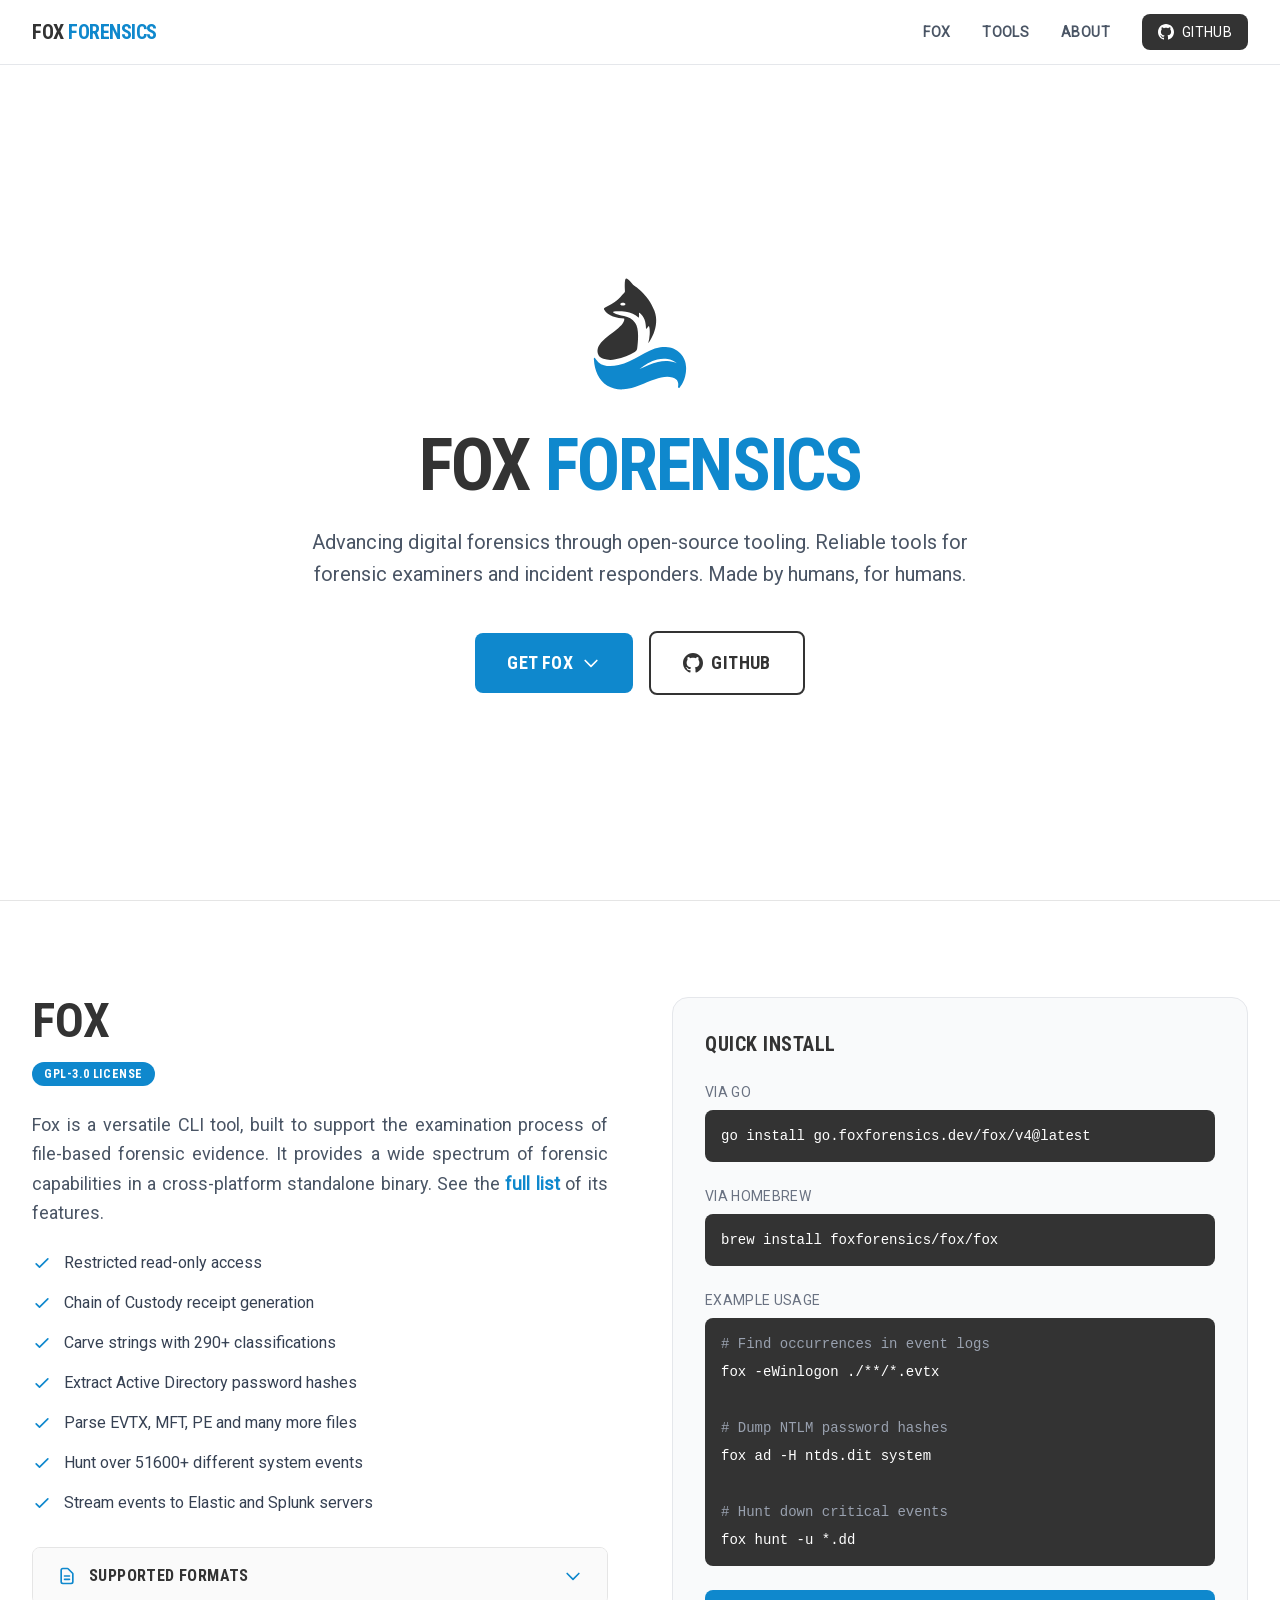
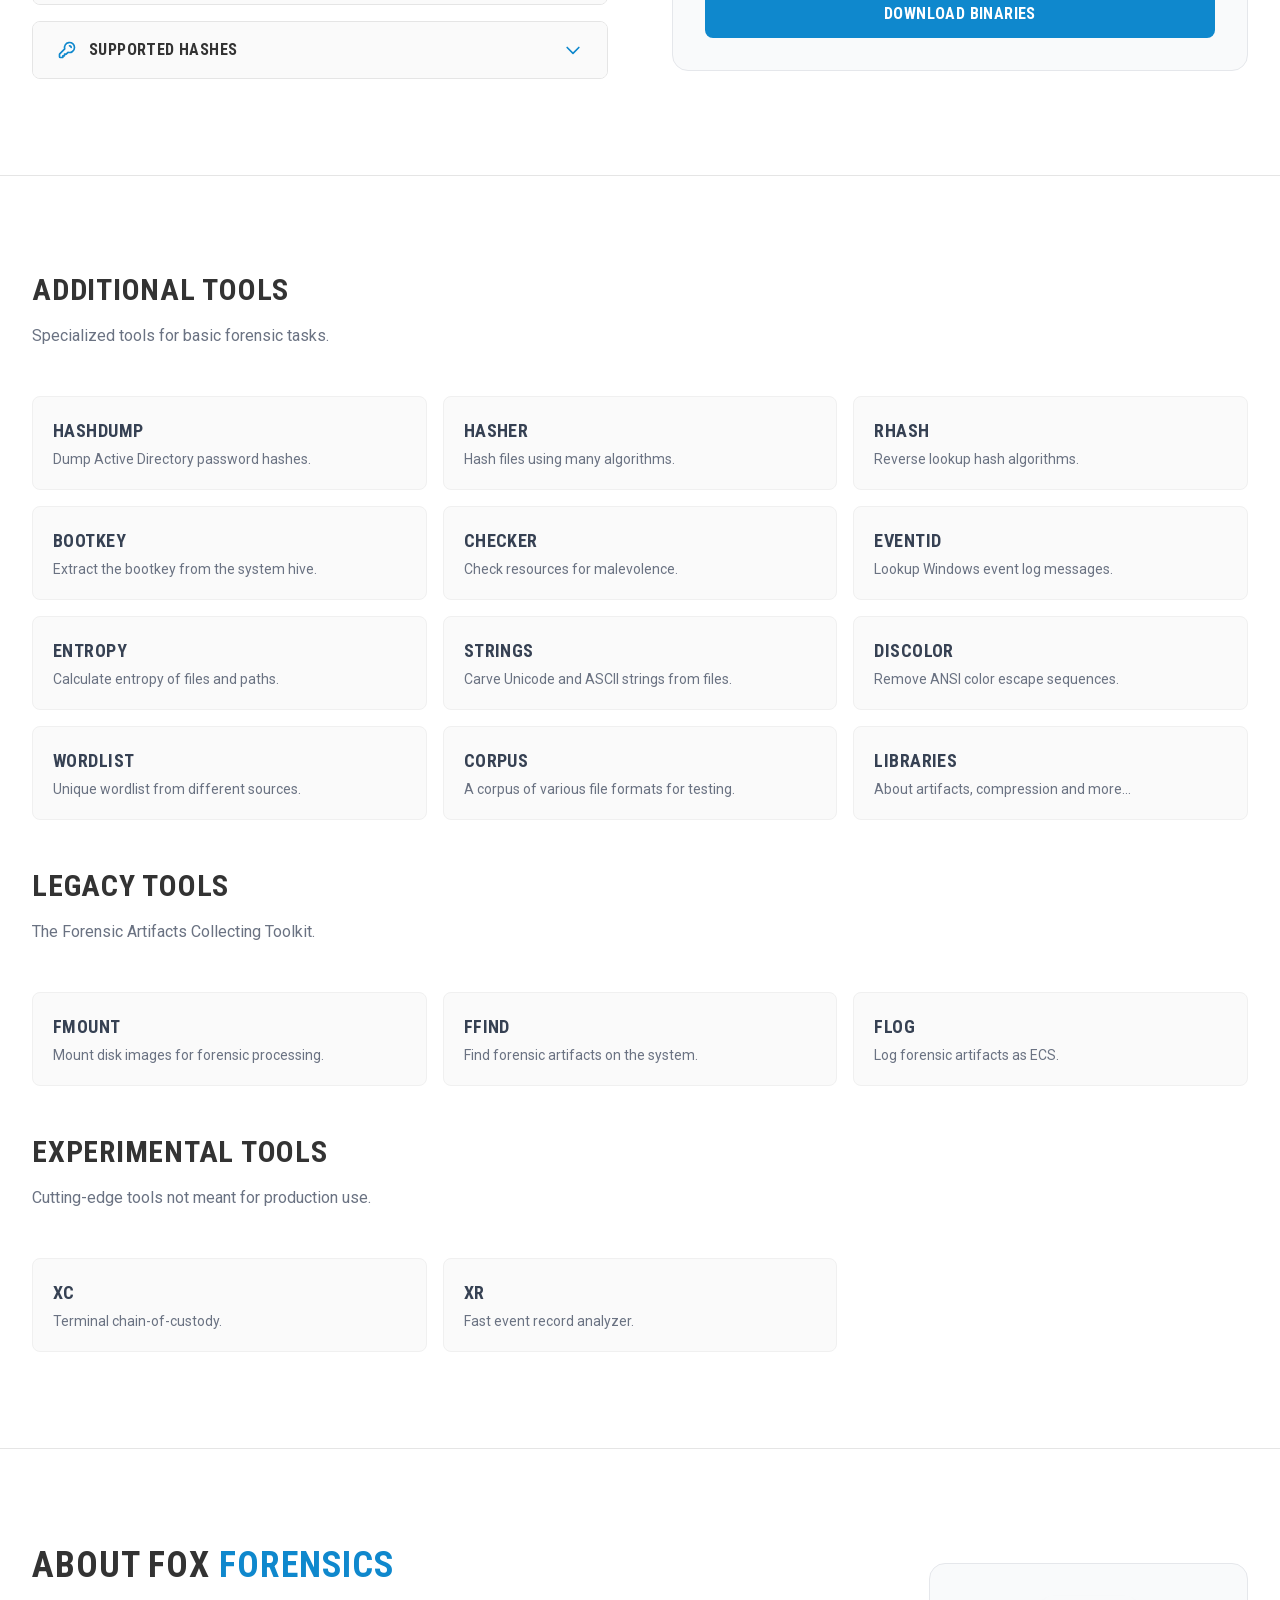
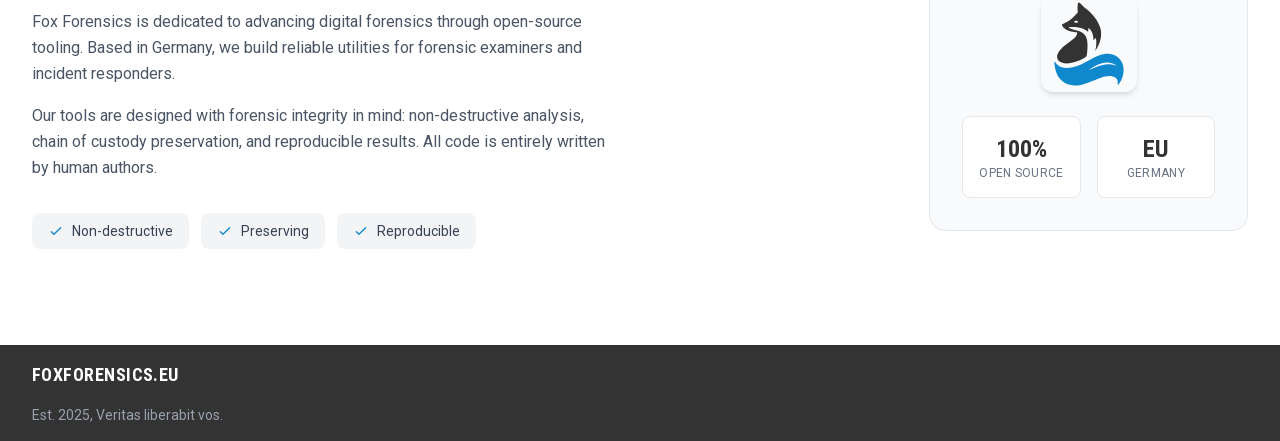
==== index.html @ 9f73b038 "updated index" ====
<!DOCTYPE html>
<html lang="en" class="scroll-smooth">
<head>
  <meta charset="UTF-8">
  <meta name="viewport" content="width=device-width, initial-scale=1.0">
  <title>Fox Forensics</title>
  <meta name="description" content="Fox Forensics - Advancing digital forensics through open-source tooling.">
  <link rel="shortcut icon" href="img/fox.ico" type="image/x-icon">
  <link rel="preload" href="fonts/font1.woff2" as="font" type="font/woff2" crossorigin>
  <link rel="preload" href="fonts/font2.woff2" as="font" type="font/woff2" crossorigin>
  <link rel="stylesheet" href="css/main.css">
  <link rel="stylesheet" href="css/fox.css">
</head>
<body class="antialiased bg-white">

<!-- Navigation -->
<nav class="fixed top-0 w-full z-40 bg-white border-b border-gray-200">
  <div class="max-w-7xl mx-auto px-4 sm:px-6 lg:px-8">
    <div class="flex items-center justify-between h-16">
      <div class="flex items-center space-x-3 cursor-pointer" onclick="window.scrollTo(0,0)">
        <span class="font-display text-xl tracking-tight text-fox-black uppercase">
          Fox <span class="text-fox-blue">Forensics</span>
        </span>
      </div>

      <div class="hidden md:flex items-center space-x-8">
        <a href="#fox" class="nav-link text-gray-600 hover:text-fox-black transition-colors text-sm font-bold uppercase tracking-wide">Fox</a>
        <a href="#tools" class="nav-link text-gray-600 hover:text-fox-black transition-colors text-sm font-bold uppercase tracking-wide">Tools</a>
        <a href="#about" class="nav-link text-gray-600 hover:text-fox-black transition-colors text-sm font-bold uppercase tracking-wide">About</a>
        <a href="https://github.com/foxforensics" target="_blank" class="px-4 py-2 bg-fox-black text-white hover:bg-fox-blue transition-colors text-sm font-medium rounded-lg flex items-center gap-2 uppercase tracking-wide">
          <svg class="w-4 h-4" fill="currentColor" viewBox="0 0 24 24">
            <path d="M12 0c-6.626 0-12 5.373-12 12 0 5.302 3.438 9.8 8.207 11.387.599.111.793-.261.793-.577v-2.234c-3.338.726-4.033-1.416-4.033-1.416-.546-1.387-1.333-1.756-1.333-1.756-1.089-.745.083-.729.083-.729 1.205.084 1.839 1.237 1.839 1.237 1.07 1.834 2.807 1.304 3.492.997.107-.775.418-1.305.762-1.604-2.665-.305-5.467-1.334-5.467-5.931 0-1.311.469-2.381 1.236-3.221-.124-.303-.535-1.524.117-3.176 0 0 1.008-.322 3.301 1.23.957-.266 1.983-.399 3.003-.404 1.02.005 2.047.138 3.006.404 2.291-1.552 3.297-1.23 3.297-1.23.653 1.653.242 2.874.118 3.176.77.84 1.235 1.911 1.235 3.221 0 4.609-2.807 5.624-5.479 5.921.43.372.823 1.102.823 2.222v3.293c0 .319.192.694.801.576 4.765-1.589 8.199-6.086 8.199-11.386 0-6.627-5.373-12-12-12z"/>
          </svg>
          GitHub
        </a>
      </div>

      <button id="mobile-menu-btn" class="md:hidden text-gray-600 hover:text-fox-black">
        <svg class="w-6 h-6" fill="none" stroke="currentColor" viewBox="0 0 24 24">
          <path stroke-linecap="round" stroke-linejoin="round" stroke-width="2" d="M4 6h16M4 12h16M4 18h16"/>
        </svg>
      </button>
    </div>
  </div>

  <!-- Mobile Menu -->
  <div id="mobile-menu" class="hidden md:hidden bg-white border-b border-gray-200">
    <div class="px-4 pt-2 pb-3 space-y-1">
      <a href="#fox" class="block px-3 py-2 text-gray-600 hover:text-fox-blue hover:bg-gray-50 rounded-md uppercase tracking-wide">Fox</a>
      <a href="#tools" class="block px-3 py-2 text-gray-600 hover:text-fox-blue hover:bg-gray-50 rounded-md uppercase tracking-wide">Tools</a>
      <a href="#about" class="block px-3 py-2 text-gray-600 hover:text-fox-blue hover:bg-gray-50 rounded-md uppercase tracking-wide">About</a>
    </div>
  </div>
</nav>

<!-- Main Section -->
<section class="relative min-h-screen flex items-center justify-center pt-16 bg-white">
  <div class="max-w-5xl mx-auto px-4 sm:px-6 lg:px-8 text-center">
    <div class="mb-8 flex justify-center">
      <img src="img/fox.svg" alt="Fox Forensics" width="300" height="300" class="w-24 h-24 md:w-32 md:h-32 rounded-2xl object-cover">
    </div>

    <h1 class="text-5xl md:text-6xl lg:text-7xl font-display mb-6 tracking-tight text-fox-black uppercase">
      Fox <span class="text-fox-blue">Forensics</span>
    </h1>

    <p class="max-w-2xl mx-auto text-xl text-gray-600 mb-10 leading-relaxed">
      Advancing digital forensics through open-source tooling. Reliable tools for forensic examiners and incident responders. Made by humans, for humans.
    </p>

    <div class="flex flex-col sm:flex-row gap-4 justify-center items-center">
      <a href="#fox" class="btn-primary px-8 py-4 font-display text-lg rounded-lg flex items-center gap-2 uppercase tracking-wide">
        Get Fox
        <svg class="w-5 h-5" fill="none" stroke="currentColor" viewBox="0 0 24 24">
          <path stroke-linecap="round" stroke-linejoin="round" stroke-width="2" d="M19 9l-7 7-7-7"/>
        </svg>
      </a>
      <a href="https://github.com/foxforensics/" target="_blank" class="btn-outline px-8 py-4 font-display text-lg rounded-lg flex items-center gap-2 uppercase tracking-wide bg-white">
        <svg class="w-5 h-5" fill="currentColor" viewBox="0 0 24 24">
          <path d="M12 0c-6.626 0-12 5.373-12 12 0 5.302 3.438 9.8 8.207 11.387.599.111.793-.261.793-.577v-2.234c-3.338.726-4.033-1.416-4.033-1.416-.546-1.387-1.333-1.756-1.333-1.756-1.089-.745.083-.729.083-.729 1.205.084 1.839 1.237 1.839 1.237 1.07 1.834 2.807 1.304 3.492.997.107-.775.418-1.305.762-1.604-2.665-.305-5.467-1.334-5.467-5.931 0-1.311.469-2.381 1.236-3.221-.124-.303-.535-1.524.117-3.176 0 0 1.008-.322 3.301 1.23.957-.266 1.983-.399 3.003-.404 1.02.005 2.047.138 3.006.404 2.291-1.552 3.297-1.23 3.297-1.23.653 1.653.242 2.874.118 3.176.77.84 1.235 1.911 1.235 3.221 0 4.609-2.807 5.624-5.479 5.921.43.372.823 1.102.823 2.222v3.293c0 .319.192.694.801.576 4.765-1.589 8.199-6.086 8.199-11.386 0-6.627-5.373-12-12-12z"/>
        </svg>
        GitHub
      </a>
    </div>
  </div>
</section>

<div class="section-divider"></div>

<!-- Fox Section -->
<section id="fox" class="py-24 bg-white">
  <div class="max-w-7xl mx-auto px-4 sm:px-6 lg:px-8">
    <div class="grid grid-cols-1 lg:grid-cols-2 gap-16 items-start">
      <div>
        <h2 class="text-4xl md:text-5xl font-display mb-4 text-fox-black uppercase">
          <a class="nav-link" href="https://foxforensics.dev/fox" target="_blank">Fox</a>
        </h2>

        <div class="inline-flex items-center gap-2 px-3 py-1 rounded-full bg-fox-blue text-white text-xs font-display uppercase tracking-wider mb-6">
          <a href="https://foxforensics.dev/fox" target="_blank">GPL-3.0 License</a>
        </div>

        <p class="text-lg text-justify text-gray-600 mb-6 leading-relaxed">
          Fox is a versatile CLI tool, built to support the examination process of file-based forensic evidence. It provides a wide spectrum of forensic capabilities in a cross-platform standalone binary. See the <a class="font-bold text-fox-blue" href="https://foxforensics.dev/fox" target="_blank">full list</a> of its features.
        </p>
        <div class="space-y-4 mb-8">
          <div class="flex items-start gap-3">
            <svg class="w-5 h-5 text-fox-blue mt-0.5 flex-shrink-0" fill="none" stroke="currentColor" viewBox="0 0 24 24">
              <path stroke-linecap="round" stroke-linejoin="round" stroke-width="2" d="M5 13l4 4L19 7"/>
            </svg>
            <span class="text-gray-700">Restricted read-only access</span>
          </div>
          <div class="flex items-start gap-3">
            <svg class="w-5 h-5 text-fox-blue mt-0.5 flex-shrink-0" fill="none" stroke="currentColor" viewBox="0 0 24 24">
              <path stroke-linecap="round" stroke-linejoin="round" stroke-width="2" d="M5 13l4 4L19 7"/>
            </svg>
            <span class="text-gray-700">Chain of Custody receipt generation</span>
          </div>
          <div class="flex items-start gap-3">
            <svg class="w-5 h-5 text-fox-blue mt-0.5 flex-shrink-0" fill="none" stroke="currentColor" viewBox="0 0 24 24">
              <path stroke-linecap="round" stroke-linejoin="round" stroke-width="2" d="M5 13l4 4L19 7"/>
            </svg>
            <span class="text-gray-700">Carve strings with 290+ classifications</span>
          </div>
          <div class="flex items-start gap-3">
            <svg class="w-5 h-5 text-fox-blue mt-0.5 flex-shrink-0" fill="none" stroke="currentColor" viewBox="0 0 24 24">
              <path stroke-linecap="round" stroke-linejoin="round" stroke-width="2" d="M5 13l4 4L19 7"/>
            </svg>
            <span class="text-gray-700">Extract Active Directory password hashes</span>
          </div>
          <div class="flex items-start gap-3">
            <svg class="w-5 h-5 text-fox-blue mt-0.5 flex-shrink-0" fill="none" stroke="currentColor" viewBox="0 0 24 24">
              <path stroke-linecap="round" stroke-linejoin="round" stroke-width="2" d="M5 13l4 4L19 7"/>
            </svg>
            <span class="text-gray-700">Parse EVTX, MFT, PE and many more files</span>
          </div>
          <div class="flex items-start gap-3">
            <svg class="w-5 h-5 text-fox-blue mt-0.5 flex-shrink-0" fill="none" stroke="currentColor" viewBox="0 0 24 24">
              <path stroke-linecap="round" stroke-linejoin="round" stroke-width="2" d="M5 13l4 4L19 7"/>
            </svg>
            <span class="text-gray-700">Hunt over 51600+ different system events</span>
          </div>
          <div class="flex items-start gap-3">
            <svg class="w-5 h-5 text-fox-blue mt-0.5 flex-shrink-0" fill="none" stroke="currentColor" viewBox="0 0 24 24">
              <path stroke-linecap="round" stroke-linejoin="round" stroke-width="2" d="M5 13l4 4L19 7"/>
            </svg>
            <span class="text-gray-700">Stream events to Elastic and Splunk servers</span>
          </div>
        </div>

        <!-- Toggle Section: Supported File Types -->
        <div class="toggle-section mb-4">
          <div class="toggle-header" onclick="toggleSection(this)">
            <div class="flex items-center gap-3">
              <svg class="w-5 h-5 text-fox-blue toggle-icon" fill="none" stroke="currentColor" viewBox="0 0 24 24">
                <path stroke-linecap="round" stroke-linejoin="round" stroke-width="2" d="M9 12h6m-6 4h6m2 5H7a2 2 0 01-2-2V5a2 2 0 012-2h5.586a1 1 0 01.707.293l5.414 5.414a1 1 0 01.293.707V19a2 2 0 01-2 2z"/>
              </svg>
              <span class="font-display uppercase tracking-wide">Supported Formats</span>
            </div>
            <svg class="w-5 h-5 toggle-icon" fill="none" stroke="currentColor" viewBox="0 0 24 24">
              <path stroke-linecap="round" stroke-linejoin="round" stroke-width="2" d="M19 9l-7 7-7-7"/>
            </svg>
          </div>
          <div class="toggle-content">
            <div class="p-4 bg-white border-t border-gray-200">
              <div class="mb-4">
                <div class="support-category-title">AD Records</div>
                <div class="flex flex-wrap">
                  <span class="support-type-tag">NTLM</span>
                  <span class="support-type-tag">Users</span>
                  <span class="support-type-tag">Groups</span>
                  <span class="support-type-tag">Computers</span>
                </div>
              </div>
              <div class="mb-4">
                <div class="support-category-title">Log Formats</div>
                <div class="flex flex-wrap">
                  <span class="support-type-tag">EVTX</span>
                  <span class="support-type-tag">Journal</span>
                  <span class="support-type-tag">Fortigate</span>
                </div>
              </div>
              <div class="mb-4">
                <div class="support-category-title">Binary Formats</div>
                <div class="flex flex-wrap">
                  <span class="support-type-tag">PE / COFF</span>
                  <span class="support-type-tag">ELF</span>
                  <span class="support-type-tag">ESE / EDB</span>
                  <span class="support-type-tag">MFT</span>
                  <span class="support-type-tag">LNK</span>
                  <span class="support-type-tag">PF</span>
                </div>
              </div>
              <div class="mb-4">
                <div class="support-category-title">Archive Formats</div>
                <div class="flex flex-wrap">
                  <span class="support-type-tag">7-Zip</span>
                  <span class="support-type-tag">AR</span>
                  <span class="support-type-tag">CAB</span>
                  <span class="support-type-tag">CFB</span>
                  <span class="support-type-tag">CPIO</span>
                  <span class="support-type-tag">ISO</span>
                  <span class="support-type-tag">MSI</span>
                  <span class="support-type-tag">RAR</span>
                  <span class="support-type-tag">RPM</span>
                  <span class="support-type-tag">TAR</span>
                  <span class="support-type-tag">XAR</span>
                  <span class="support-type-tag">ZIP</span>
                </div>
              </div>
              <div>
                <div class="support-category-title">Compression Formats</div>
                <div class="flex flex-wrap">
                  <span class="support-type-tag">BGZF</span>
                  <span class="support-type-tag">Brotli</span>
                  <span class="support-type-tag">Bzip2</span>
                  <span class="support-type-tag">Gzip</span>
                  <span class="support-type-tag">Kanzi</span>
                  <span class="support-type-tag">LZ4</span>
                  <span class="support-type-tag">Lzip</span>
                  <span class="support-type-tag">LZMA</span>
                  <span class="support-type-tag">LZFSE</span>
                  <span class="support-type-tag">LZNT1</span>
                  <span class="support-type-tag">LZO</span>
                  <span class="support-type-tag">LZVN</span>
                  <span class="support-type-tag">LZW</span>
                  <span class="support-type-tag">LZX</span>
                  <span class="support-type-tag">MinLZ</span>
                  <span class="support-type-tag">S2</span>
                  <span class="support-type-tag">Snappy</span>
                  <span class="support-type-tag">XZ</span>
                  <span class="support-type-tag">zlib</span>
                  <span class="support-type-tag">zstd</span>
                </div>
              </div>
            </div>
          </div>
        </div>

        <!-- Toggle Section: Supported Hash Types -->
        <div class="toggle-section">
          <div class="toggle-header" onclick="toggleSection(this)">
            <div class="flex items-center gap-3">
              <svg class="w-5 h-5 text-fox-blue toggle-icon" fill="none" stroke="currentColor" viewBox="0 0 24 24">
                <path stroke-linecap="round" stroke-linejoin="round" stroke-width="2" d="M15 7a2 2 0 012 2m4 0a6 6 0 01-7.743 5.743L11 17H9v2H7v2H4a1 1 0 01-1-1v-2.586a1 1 0 01.293-.707l5.964-5.964A6 6 0 1121 9z"/>
              </svg>
              <span class="font-display uppercase tracking-wide">Supported Hashes</span>
            </div>
            <svg class="w-5 h-5 toggle-icon" fill="none" stroke="currentColor" viewBox="0 0 24 24">
              <path stroke-linecap="round" stroke-linejoin="round" stroke-width="2" d="M19 9l-7 7-7-7"/>
            </svg>
          </div>
          <div class="toggle-content">
            <div class="p-4 bg-white border-t border-gray-200">
              <div class="support-category">
                <div class="support-category-title">Cryptographic Hashes</div>
                <div class="flex flex-wrap">
                  <span class="support-type-tag">BLAKE2S-256</span>
                  <span class="support-type-tag">BLAKE2B-256</span>
                  <span class="support-type-tag">BLAKE2B-384</span>
                  <span class="support-type-tag">BLAKE2B-512</span>
                  <span class="support-type-tag">BLAKE3-256</span>
                  <span class="support-type-tag">BLAKE3-512</span>
                  <span class="support-type-tag">GOST2012-256</span>
                  <span class="support-type-tag">GOST2012-512</span>
                  <span class="support-type-tag">HAS-160</span>
                  <span class="support-type-tag">LSH-256</span>
                  <span class="support-type-tag">LSH-512</span>
                  <span class="support-type-tag">MD2</span>
                  <span class="support-type-tag">MD4</span>
                  <span class="support-type-tag">MD5</span>
                  <span class="support-type-tag">MD6</span>
                  <span class="support-type-tag">RIPEMD-160</span>
                  <span class="support-type-tag">SHAKE128</span>
                  <span class="support-type-tag">SHAKE256</span>
                  <span class="support-type-tag">SHA1</span>
                  <span class="support-type-tag">SHA224</span>
                  <span class="support-type-tag">SHA256</span>
                  <span class="support-type-tag">SHA512</span>
                  <span class="support-type-tag">SHA3</span>
                  <span class="support-type-tag">SHA3-224</span>
                  <span class="support-type-tag">SHA3-256</span>
                  <span class="support-type-tag">SHA3-384</span>
                  <span class="support-type-tag">SHA3-512</span>
                  <span class="support-type-tag">Skein-224</span>
                  <span class="support-type-tag">Skein-256</span>
                  <span class="support-type-tag">Skein-384</span>
                  <span class="support-type-tag">Skein-512</span>
                  <span class="support-type-tag">SM3</span>
                  <span class="support-type-tag">Whirlpool</span>
                </div>
              </div>
              <div class="support-category">
                <div class="support-category-title">Performance Hashes</div>
                <div class="flex flex-wrap">
                  <span class="support-type-tag">DJB2</span>
                  <span class="support-type-tag">FNV-1</span>
                  <span class="support-type-tag">FNV-1a</span>
                  <span class="support-type-tag">Murmur3</span>
                  <span class="support-type-tag">RapidHash</span>
                  <span class="support-type-tag">SipHash</span>
                  <span class="support-type-tag">XXH32</span>
                  <span class="support-type-tag">XXH64</span>
                  <span class="support-type-tag">XXH3</span>
                </div>
              </div>
              <div class="support-category">
                <div class="support-category-title">Perceptual Hashes</div>
                <div class="flex flex-wrap">
                  <span class="support-type-tag">Average</span>
                  <span class="support-type-tag">Difference</span>
                  <span class="support-type-tag">Median</span>
                  <span class="support-type-tag">PHash</span>
                  <span class="support-type-tag">WHash</span>
                  <span class="support-type-tag">MarrHildreth</span>
                  <span class="support-type-tag">BlockMean</span>
                  <span class="support-type-tag">PDQ</span>
                  <span class="support-type-tag">RASH</span>
                </div>
              </div>
              <div class="support-category">
                <div class="support-category-title">Similarity Hashes</div>
                <div class="flex flex-wrap">
                  <span class="support-type-tag">ImpFuzzy</span>
                  <span class="support-type-tag">ImpHashO</span>
                  <span class="support-type-tag">ImpHashS</span>
                  <span class="support-type-tag">SSDeep</span>
                  <span class="support-type-tag">TLSH</span>
                </div>
              </div>
              <div class="support-category">
                <div class="support-category-title">Windows Hashes</div>
                <div class="flex flex-wrap">
                  <span class="support-type-tag">PE</span>
                  <span class="support-type-tag">LM</span>
                  <span class="support-type-tag">NT</span>
                </div>
              </div>
              <div class="support-category">
                <div class="support-category-title">Checksums</div>
                <div class="flex flex-wrap">
                  <span class="support-type-tag">Adler32</span>
                  <span class="support-type-tag">Fletcher4</span>
                  <span class="support-type-tag">CRC16-CCITT</span>
                  <span class="support-type-tag">CRC32-C</span>
                  <span class="support-type-tag">CRC32-IEEE</span>
                  <span class="support-type-tag">CRC64-ECMA</span>
                  <span class="support-type-tag">CRC64-ISO</span>
                </div>
              </div>
            </div>
          </div>
        </div>
      </div>

      <div class="bg-gray-50 rounded-2xl p-8 border border-gray-200">
        <h3 class="font-display text-xl mb-6 uppercase text-fox-black tracking-wide">Quick Install</h3>

        <div class="space-y-6">
          <div>
            <p class="text-sm text-gray-500 mb-2 uppercase tracking-wide font-medium">Via Go</p>
            <div class="bg-fox-black rounded-lg p-4 font-mono text-sm text-white overflow-x-auto">
              go install go.foxforensics.dev/fox/v4@latest
            </div>
          </div>

          <div>
            <p class="text-sm text-gray-500 mb-2 uppercase tracking-wide font-medium">Via Homebrew</p>
            <div class="bg-fox-black rounded-lg p-4 font-mono text-sm text-white overflow-x-auto">
              brew install foxforensics/fox/fox
            </div>
          </div>

          <div>
            <p class="text-sm text-gray-500 mb-2 uppercase tracking-wide font-medium">Example Usage</p>
            <div class="bg-fox-black rounded-lg p-4 font-mono text-sm text-white overflow-x-auto space-y-2">
              <div class="text-gray-400"># Find occurrences in event logs</div>
              <div>fox -eWinlogon ./**/*.evtx</div>
              <br/>
              <div class="text-gray-400 mt-2"># Dump NTLM password hashes</div>
              <div>fox ad -H ntds.dit system</div>
              <br/>
              <div class="text-gray-400 mt-2"># Hunt down critical events</div>
              <div>fox hunt -u *.dd</div>
            </div>
          </div>
        </div>

        <a href="https://foxforensics.dev/fox/releases" target="_blank" class="mt-6 w-full btn-primary px-6 py-3 rounded-lg font-display uppercase tracking-wide text-center block">
          Download Binaries
        </a>
      </div>
    </div>
  </div>
</section>

<div class="section-divider"></div>

<!-- Tools Section -->
<section id="tools" class="py-24 bg-white">
  <div class="max-w-7xl mx-auto px-4 sm:px-6 lg:px-8">
    <div class="mb-12">
      <h2 class="text-3xl font-display mb-4 text-fox-black uppercase tracking-wide">
        <a class="nav-link" href="https://foxforensics.dev" target="_blank">Additional Tools</a>
      </h2>
      <p class="text-gray-500">Specialized tools for basic forensic tasks.</p>
    </div>

    <div class="grid grid-cols-1 mb-12 md:grid-cols-2 lg:grid-cols-3 gap-4">
      <div class="tool-card-muted rounded-lg p-5 cursor-pointer" onclick="window.open('https://foxforensics.dev/hashdump', '_blank')">
        <h3 class="font-display text-lg text-gray-700 mb-1 uppercase tracking-wide">hashdump</h3>
        <p class="text-gray-500 text-sm">Dump Active Directory password hashes.</p>
      </div>

      <div class="tool-card-muted rounded-lg p-5 cursor-pointer" onclick="window.open('https://foxforensics.dev/hasher', '_blank')">
        <h3 class="font-display text-lg text-gray-700 mb-1 uppercase tracking-wide">hasher</h3>
        <p class="text-gray-500 text-sm">Hash files using many algorithms.</p>
      </div>

      <div class="tool-card-muted rounded-lg p-5 cursor-pointer" onclick="window.open('https://foxforensics.dev/rhash', '_blank')">
        <h3 class="font-display text-lg text-gray-700 mb-1 uppercase tracking-wide">rhash</h3>
        <p class="text-gray-500 text-sm">Reverse lookup hash algorithms.</p>
      </div>

      <div class="tool-card-muted rounded-lg p-5 cursor-pointer" onclick="window.open('https://foxforensics.dev/bootkey', '_blank')">
        <h3 class="font-display text-lg text-gray-700 mb-1 uppercase tracking-wide">bootkey</h3>
        <p class="text-gray-500 text-sm">Extract the bootkey from the system hive.</p>
      </div>

      <div class="tool-card-muted rounded-lg p-5 cursor-pointer" onclick="window.open('https://foxforensics.dev/checker', '_blank')">
        <h3 class="font-display text-lg text-gray-700 mb-1 uppercase tracking-wide">checker</h3>
        <p class="text-gray-500 text-sm">Check resources for malevolence.</p>
      </div>

      <div class="tool-card-muted rounded-lg p-5 cursor-pointer" onclick="window.open('https://foxforensics.dev/eventid', '_blank')">
        <h3 class="font-display text-lg text-gray-700 mb-1 uppercase tracking-wide">eventid</h3>
        <p class="text-gray-500 text-sm">Lookup Windows event log messages.</p>
      </div>

      <div class="tool-card-muted rounded-lg p-5 cursor-pointer" onclick="window.open('https://foxforensics.dev/entropy', '_blank')">
        <h3 class="font-display text-lg text-gray-700 mb-1 uppercase tracking-wide">entropy</h3>
        <p class="text-gray-500 text-sm">Calculate entropy of files and paths.</p>
      </div>

      <div class="tool-card-muted rounded-lg p-5 cursor-pointer" onclick="window.open('https://foxforensics.dev/strings', '_blank')">
        <h3 class="font-display text-lg text-gray-700 mb-1 uppercase tracking-wide">strings</h3>
        <p class="text-gray-500 text-sm">Carve Unicode and ASCII strings from files.</p>
      </div>

      <div class="tool-card-muted rounded-lg p-5 cursor-pointer" onclick="window.open('https://foxforensics.dev/discolor', '_blank')">
        <h3 class="font-display text-lg text-gray-700 mb-1 uppercase tracking-wide">discolor</h3>
        <p class="text-gray-500 text-sm">Remove ANSI color escape sequences.</p>
      </div>

      <div class="tool-card-muted rounded-lg p-5 cursor-pointer" onclick="window.open('https://foxforensics.dev/wordlist', '_blank')">
        <h3 class="font-display text-lg text-gray-700 mb-1 uppercase tracking-wide">wordlist</h3>
        <p class="text-gray-500 text-sm">Unique wordlist from different sources.</p>
      </div>

      <div class="tool-card-muted rounded-lg p-5 cursor-pointer" onclick="window.open('https://foxforensics.dev/corpus', '_blank')">
        <h3 class="font-display text-lg text-gray-700 mb-1 uppercase tracking-wide">corpus</h3>
        <p class="text-gray-500 text-sm">A corpus of various file formats for testing.</p>
      </div>

      <div class="tool-card-muted rounded-lg p-5 cursor-pointer" onclick="window.open('https://foxforensics.dev?q=go-', '_blank')">
        <h3 class="font-display text-lg text-gray-700 mb-1 uppercase tracking-wide">Libraries</h3>
        <p class="text-gray-500 text-sm">About artifacts, compression and more...</p>
      </div>
    </div>

    <div class="mb-12">
      <h2 class="text-3xl font-display mb-4 text-fox-black uppercase tracking-wide">
        <a class="nav-link" href="https://foxforensics.dev" target="_blank">Legacy Tools</a>
      </h2>
      <p class="text-gray-500">The Forensic Artifacts Collecting Toolkit.</p>
    </div>

    <div class="grid grid-cols-1 mb-12 md:grid-cols-2 lg:grid-cols-3 gap-4">
      <div class="tool-card-muted rounded-lg p-5 cursor-pointer" onclick="window.open('https://foxforensics.dev/fmount', '_blank')">
        <h3 class="font-display text-lg text-gray-700 mb-1 uppercase tracking-wide">fmount</h3>
        <p class="text-gray-500 text-sm">Mount disk images for forensic processing.</p>
      </div>

      <div class="tool-card-muted rounded-lg p-5 cursor-pointer" onclick="window.open('https://foxforensics.dev/ffind', '_blank')">
        <h3 class="font-display text-lg text-gray-700 mb-1 uppercase tracking-wide">ffind</h3>
        <p class="text-gray-500 text-sm">Find forensic artifacts on the system.</p>
      </div>

      <div class="tool-card-muted rounded-lg p-5 cursor-pointer" onclick="window.open('https://foxforensics.dev/flog', '_blank')">
        <h3 class="font-display text-lg text-gray-700 mb-1 uppercase tracking-wide">flog</h3>
        <p class="text-gray-500 text-sm">Log forensic artifacts as ECS.</p>
      </div>
    </div>

    <div class="mb-12">
      <h2 class="text-3xl font-display mb-4 text-fox-black uppercase tracking-wide">
        <a class="nav-link" href="https://foxforensics.dev" target="_blank">Experimental Tools</a>
      </h2>
      <p class="text-gray-500">Cutting-edge tools not meant for production use.</p>
    </div>

    <div class="grid grid-cols-1 md:grid-cols-2 lg:grid-cols-3 gap-4">
      <div class="tool-card-muted rounded-lg p-5 cursor-pointer" onclick="window.open('https://foxforensics.dev/xc', '_blank')">
        <h3 class="font-display text-lg text-gray-700 mb-1 uppercase tracking-wide">xc</h3>
        <p class="text-gray-500 text-sm">Terminal chain-of-custody.</p>
      </div>

      <div class="tool-card-muted rounded-lg p-5 cursor-pointer" onclick="window.open('https://foxforensics.dev/xr', '_blank')">
        <h3 class="font-display text-lg text-gray-700 mb-1 uppercase tracking-wide">xr</h3>
        <p class="text-gray-500 text-sm">Fast event record analyzer.</p>
      </div>
    </div>
  </div>
</section>

<div class="section-divider"></div>

<!-- About Section -->
<section id="about" class="py-24 bg-white">
  <div class="max-w-7xl mx-auto px-4 sm:px-6 lg:px-8">
    <div class="grid grid-cols-1 lg:grid-cols-2 gap-16 items-center">
      <div>
        <h2 class="text-3xl md:text-4xl font-display mb-6 text-fox-black uppercase tracking-wide">
          About Fox <span class="text-fox-blue">Forensics</span>
        </h2>
        <div class="space-y-4 text-gray-600 leading-relaxed">
          <p>
            Fox Forensics is dedicated to advancing digital forensics through open-source
            tooling. Based in Germany, we build reliable utilities for forensic examiners
            and incident responders.
          </p>
          <p>
            Our tools are designed with forensic integrity in mind: non-destructive analysis,
            chain of custody preservation, and reproducible results. All code is entirely written by human authors.
          </p>
        </div>

        <div class="mt-8 flex flex-wrap gap-3">
          <span class="px-4 py-2 bg-gray-100 text-gray-700 text-sm rounded-lg flex items-center gap-2">
            <svg class="w-4 h-4 text-fox-blue" fill="none" stroke="currentColor" viewBox="0 0 24 24">
              <path stroke-linecap="round" stroke-linejoin="round" stroke-width="2" d="M5 13l4 4L19 7"/>
            </svg>
            Non-destructive
          </span>
          <span class="px-4 py-2 bg-gray-100 text-gray-700 text-sm rounded-lg flex items-center gap-2">
            <svg class="w-4 h-4 text-fox-blue" fill="none" stroke="currentColor" viewBox="0 0 24 24">
              <path stroke-linecap="round" stroke-linejoin="round" stroke-width="2" d="M5 13l4 4L19 7"/>
            </svg>
            Preserving
          </span>
          <span class="px-4 py-2 bg-gray-100 text-gray-700 text-sm rounded-lg flex items-center gap-2">
            <svg class="w-4 h-4 text-fox-blue" fill="none" stroke="currentColor" viewBox="0 0 24 24">
              <path stroke-linecap="round" stroke-linejoin="round" stroke-width="2" d="M5 13l4 4L19 7"/>
            </svg>
            Reproducible
          </span>
        </div>
      </div>

      <div class="flex justify-end">
        <div class="bg-gray-50 rounded-2xl p-8 border border-gray-200">
          <img src="img/fox.svg" alt="Fox Forensics" class="w-24 h-24 rounded-xl object-cover mx-auto mb-6 shadow-md">
          <div class="grid grid-cols-2 gap-4 text-center">
            <div class="bg-white rounded-lg p-4 border border-gray-200">
              <div class="text-2xl font-display text-fox-black">100%</div>
              <div class="text-xs text-gray-500 uppercase tracking-wide">Open Source</div>
            </div>
            <div class="bg-white rounded-lg p-4 border border-gray-200">
              <div class="text-2xl font-display text-fox-black">EU</div>
              <div class="text-xs text-gray-500 uppercase tracking-wide">Germany</div>
            </div>
          </div>
        </div>
      </div>
    </div>
  </div>
</section>

<!-- Footer -->
<footer class="bg-fox-black text-white py-4">
  <div class="max-w-7xl mx-auto px-4 sm:px-6 lg:px-8">
    <div class="col-span-1 md:col-span-2">
      <div class="flex items-center space-x-3 mb-4">
        <span class="font-display text-lg uppercase tracking-wide">
          <a href="https://foxforensics.eu" target="_blank">foxforensics.eu</a>
        </span>
      </div>
      <p class="text-gray-400 text-sm max-w-xs">
        Est. 2025, Veritas liberabit vos.
      </p>
    </div>
  </div>
</footer>

<script src="js/fox.js"></script>
</body>
</html>
---- css/fox.css ----
/* Font Styles */
@font-face {
  font-family: 'Roboto';
  font-style: normal;
  font-weight: 400;
  font-stretch: 100%;
  font-display: size-adjust;
  src: url(../fonts/font1.woff2) format('woff2');
}

@font-face {
  font-family: 'Roboto Condensed';
  font-style: normal;
  font-weight: 700;
  font-display: size-adjust;
  src: url(../fonts/font2.woff2) format('woff2');
}

/* Base Styles */
html {
  overflow-y: scroll;
}

body {
  font-family: 'Roboto', sans-serif;
  background-color: #ffffff;
  color: #333333;
}

h1, h2, h3, h4, h5, h6, .font-display {
  font-family: 'Roboto Condensed', sans-serif;
  font-weight: 700;
}

/* Button Styles */
.btn-primary {
  background-color: #0f88cd;
  color: #ffffff;
  transition: all 0.3s ease;
}

.btn-primary:hover {
  background-color: #0a6ba8;
}

.btn-outline {
  border: 2px solid #333333;
  color: #333333;
  transition: all 0.3s ease;
}

.btn-outline:hover {
  border-color: #0f88cd;
  color: #0f88cd;
}

/* Navigation Styles */
.nav-link {
  position: relative;
}

.nav-link::after {
  content: '';
  position: absolute;
  width: 0;
  height: 2px;
  bottom: -4px;
  left: 0;
  background-color: #0f88cd;
  transition: width 0.3s ease;
}

.nav-link:hover::after {
  width: 100%;
}

/* Section Divider */
.section-divider {
  background: #e5e5e5;
  height: 1px;
}

/* Tools Styles */
.tool-card-muted {
  border: 1px solid #f0f0f0;
  background-color: #fafafa;
  transition: all 0.3s ease;
}

.tool-card-muted:hover {
  border-color: #d0d0d0;
}

/* Toggle Styles */
.toggle-section {
  border: 1px solid #e5e5e5;
  border-radius: 0.5rem;
  overflow: hidden;
}

.toggle-header {
  background-color: #fafafa;
  padding: 1rem 1.5rem;
  cursor: pointer;
  display: flex;
  justify-content: space-between;
  align-items: center;
  transition: background-color 0.2s ease;
}

.toggle-header:hover {
  background-color: #f0f0f0;
}

.toggle-header.active {
  background-color: #0f88cd;
  color: #ffffff;
}

.toggle-header.active .toggle-icon {
  color: #ffffff;
}

.toggle-content {
  max-height: 0;
  overflow: hidden;
  transition: max-height 0.3s ease-out;
}

.toggle-content.open {
  max-height: 2000px;
  transition: max-height 0.5s ease-in;
}

.toggle-icon {
  transition: transform 0.3s ease;
  color: #0f88cd;
}

.toggle-header.active .toggle-icon {
  transform: rotate(180deg);
}

/* Support Styles */
.support-type-tag {
  display: inline-block;
  padding: 0.25rem 0.75rem;
  margin: 0.25rem;
  background-color: #f0f0f0;
  border-radius: 0.25rem;
  font-size: 0.875rem;
  color: #333333;
}

.support-category {
  margin-bottom: 1rem;
}

.support-category-title {
  font-weight: 600;
  color: #0f88cd;
  margin-bottom: 0.5rem;
  font-size: 0.875rem;
  text-transform: uppercase;
  letter-spacing: 0.05em;
}

/* Fox Colors */
.text-fox-black {
  color: #333333;
}

.text-fox-blue {
  color: #0f88cd;
}

.bg-fox-black {
  background-color: #333333;
}

.bg-fox-blue {
  background-color: #0f88cd;
}
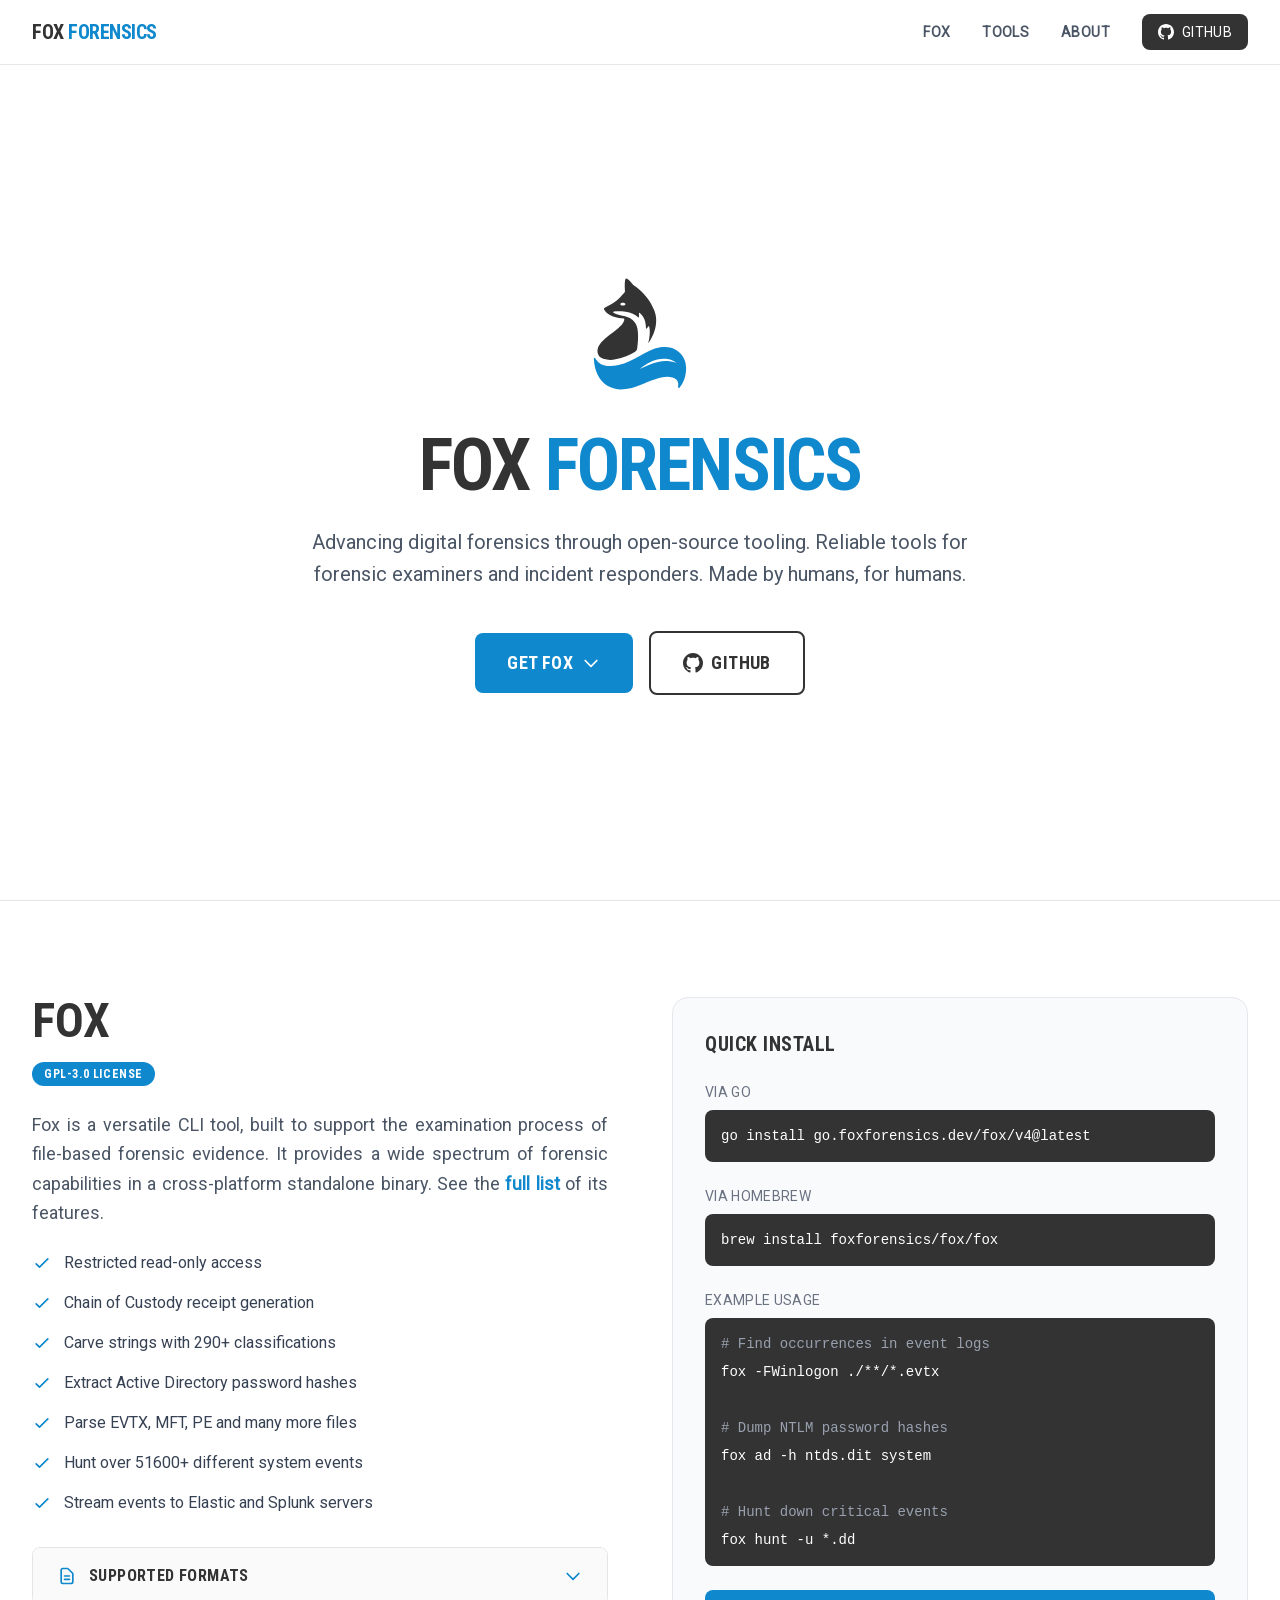
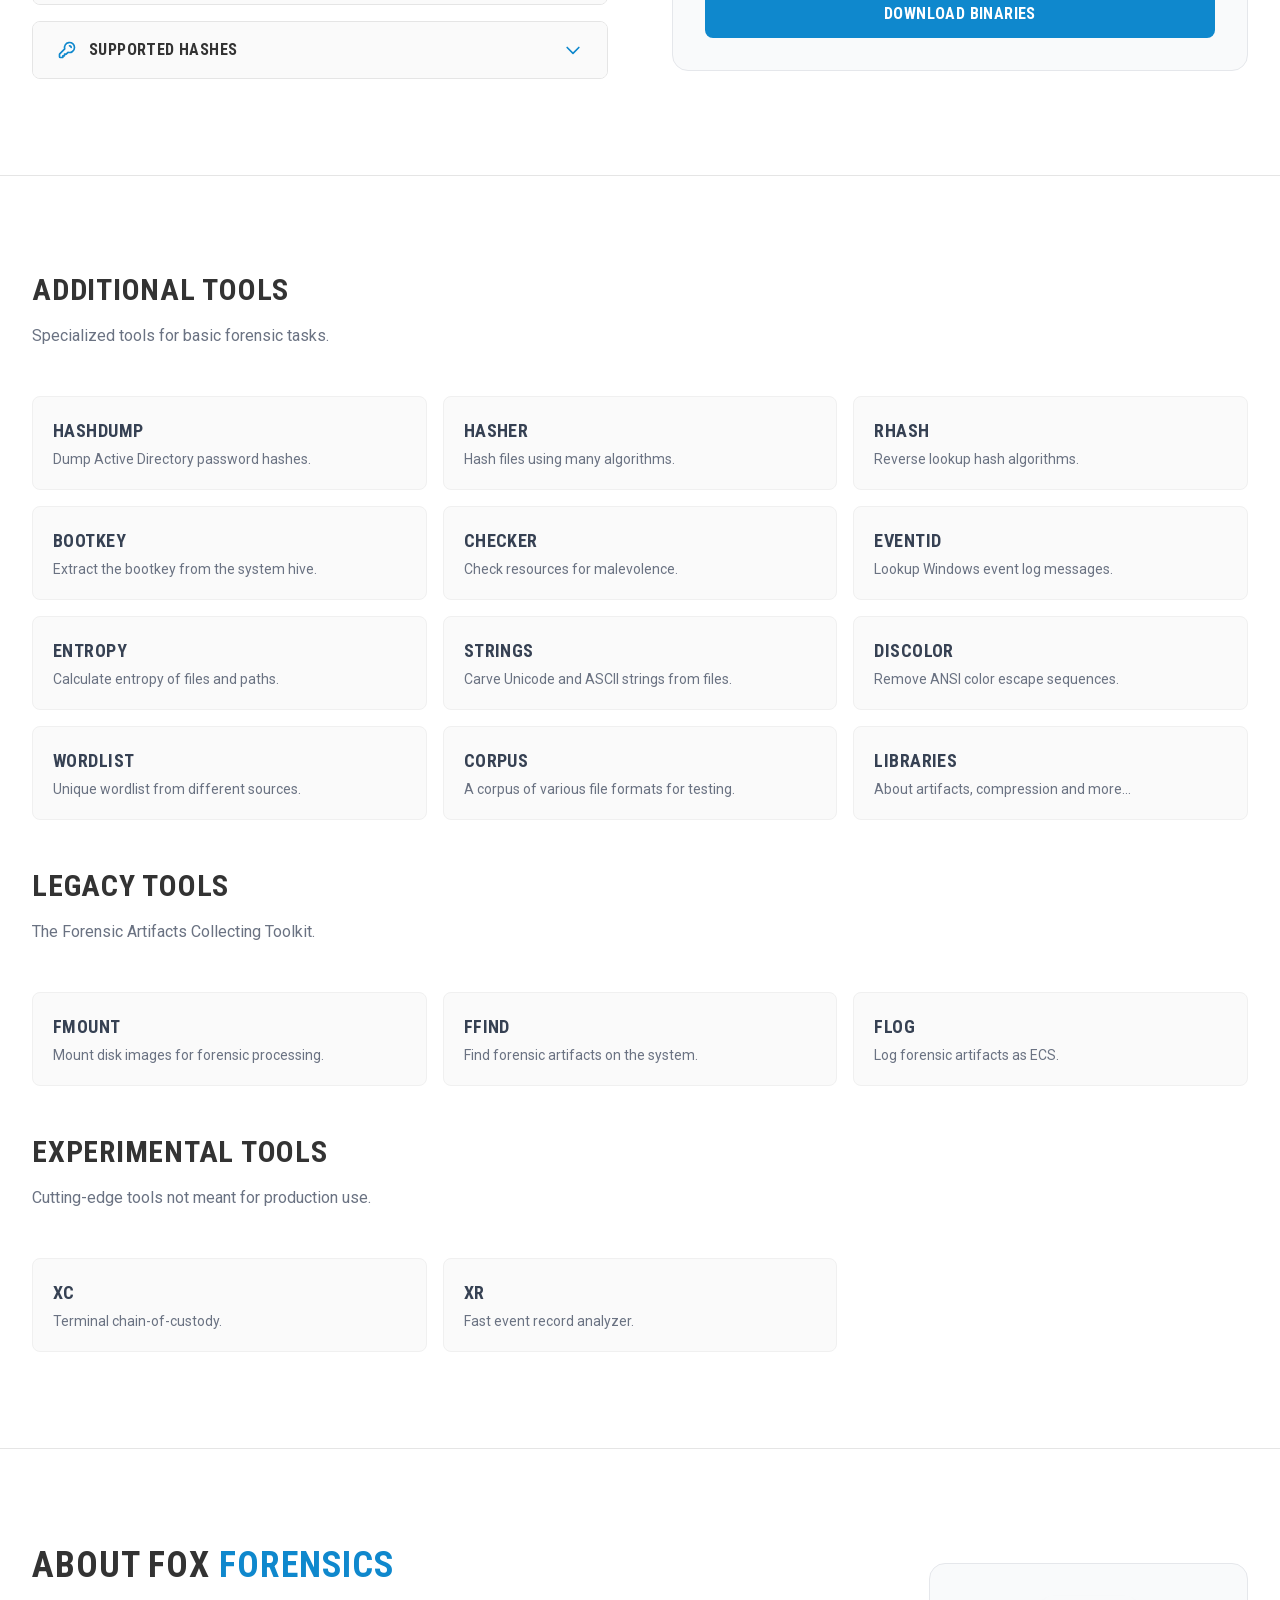
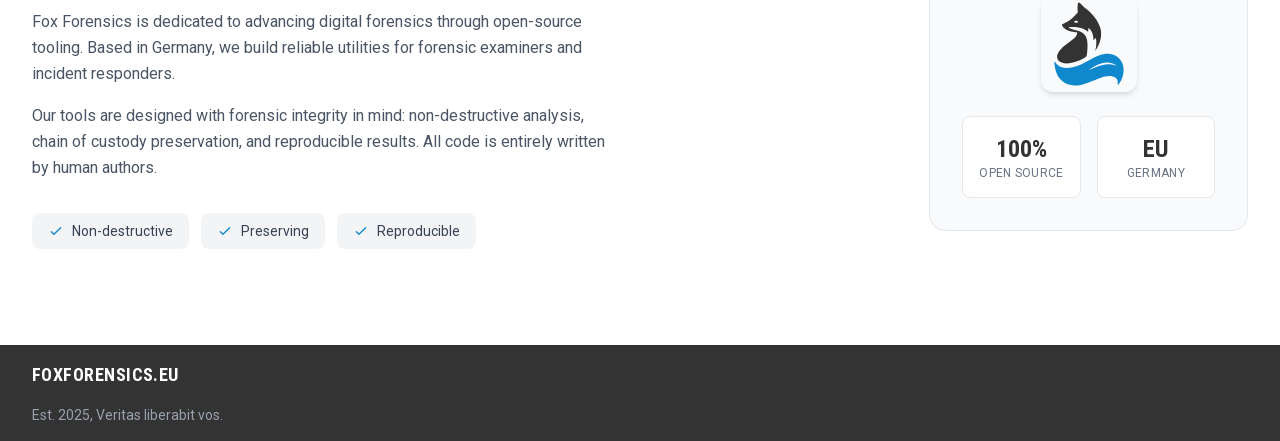
==== commit c7273cf0: "updated index" ====
--- a/index.html
+++ b/index.html
@@ -375,10 +375,10 @@
             <p class="text-sm text-gray-500 mb-2 uppercase tracking-wide font-medium">Example Usage</p>
             <div class="bg-fox-black rounded-lg p-4 font-mono text-sm text-white overflow-x-auto space-y-2">
               <div class="text-gray-400"># Find occurrences in event logs</div>
-              <div>fox -eWinlogon ./**/*.evtx</div>
+              <div>fox -FWinlogon ./**/*.evtx</div>
               <br/>
               <div class="text-gray-400 mt-2"># Dump NTLM password hashes</div>
-              <div>fox ad -H ntds.dit system</div>
+              <div>fox ad -h ntds.dit system</div>
               <br/>
               <div class="text-gray-400 mt-2"># Hunt down critical events</div>
               <div>fox hunt -u *.dd</div>
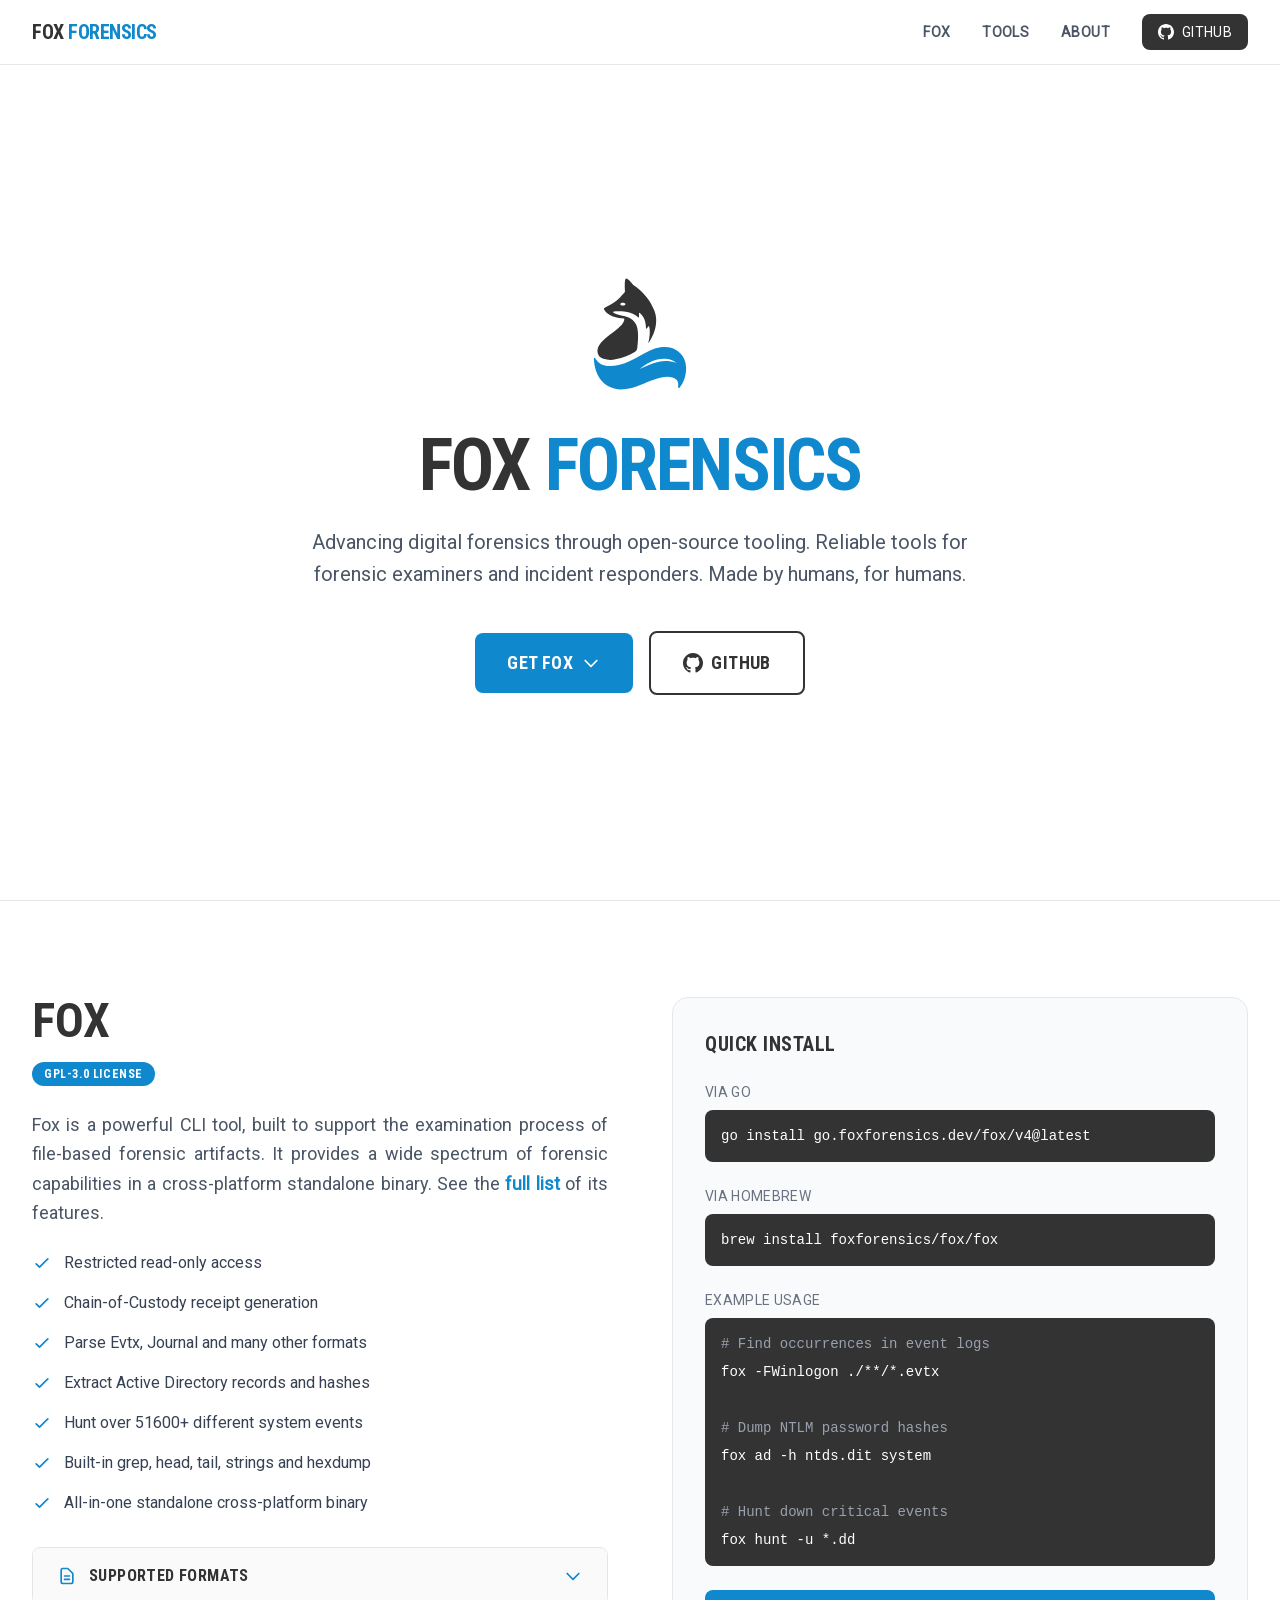
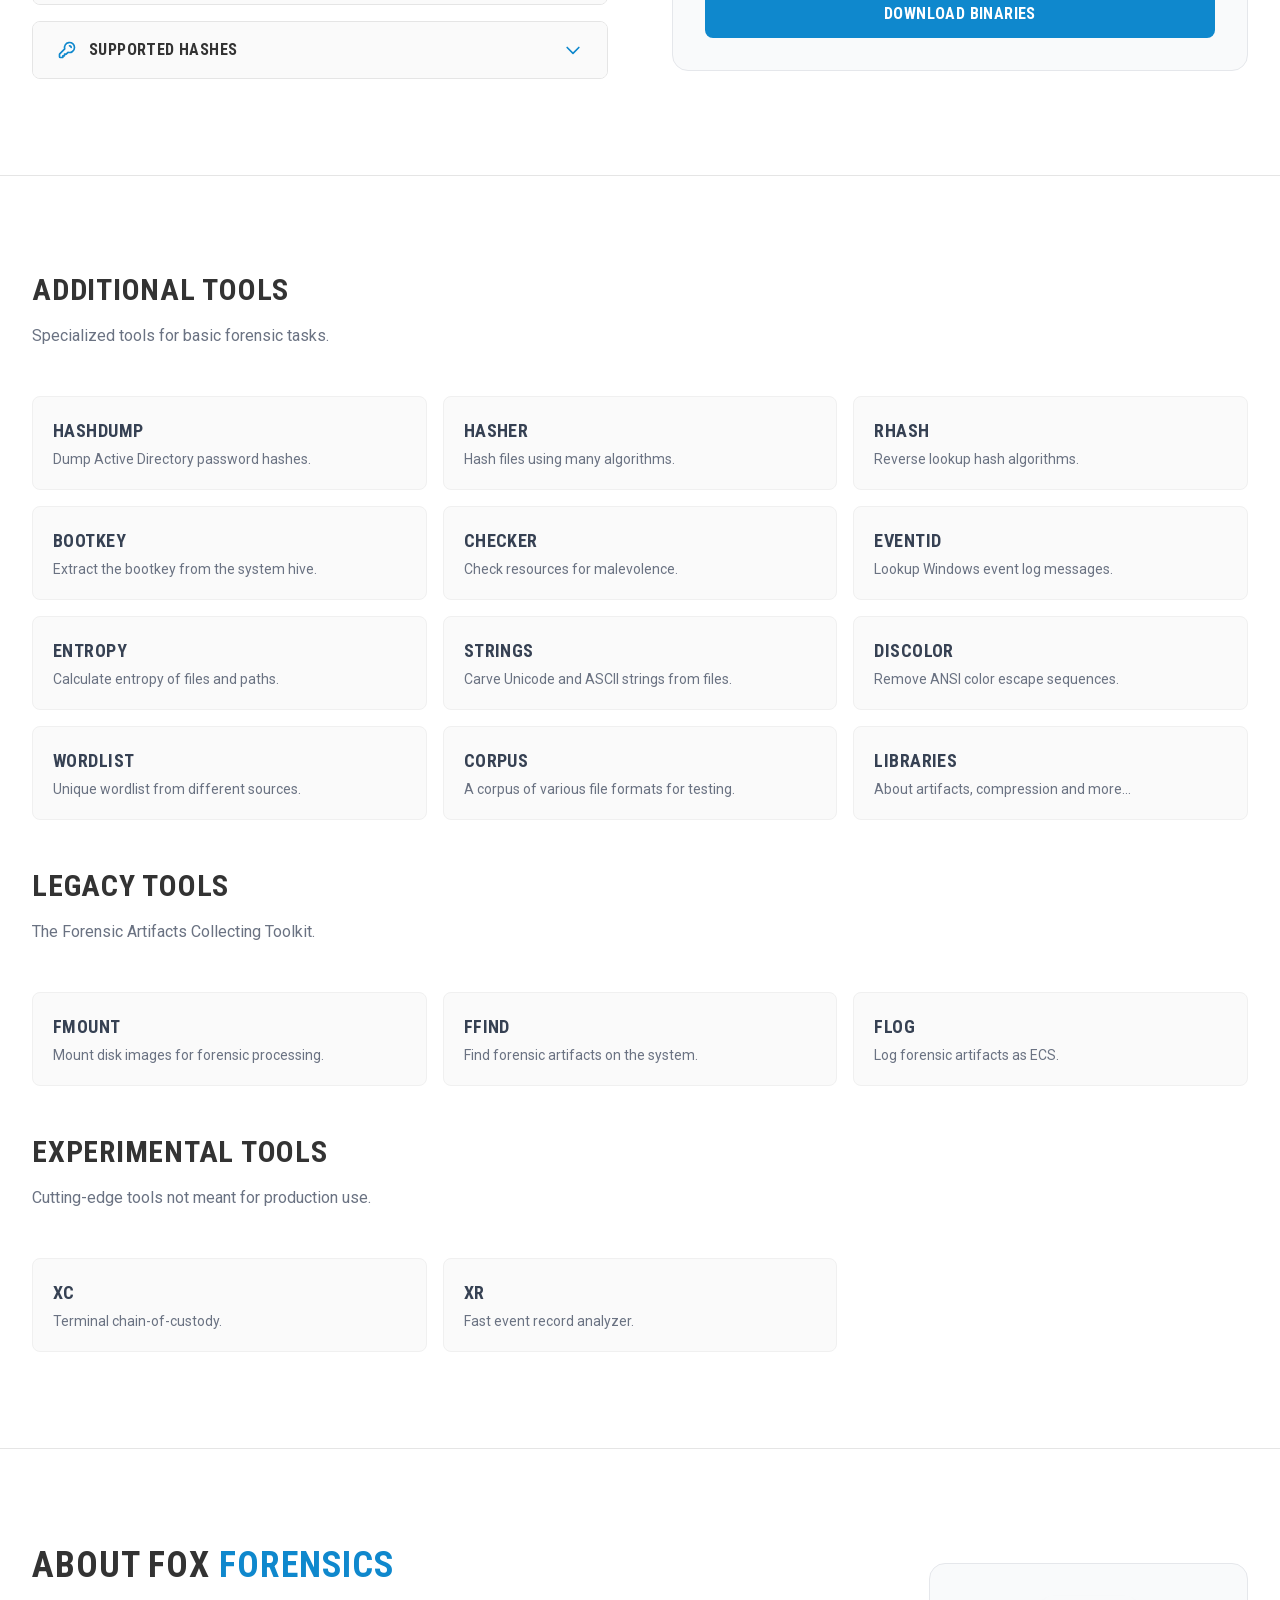
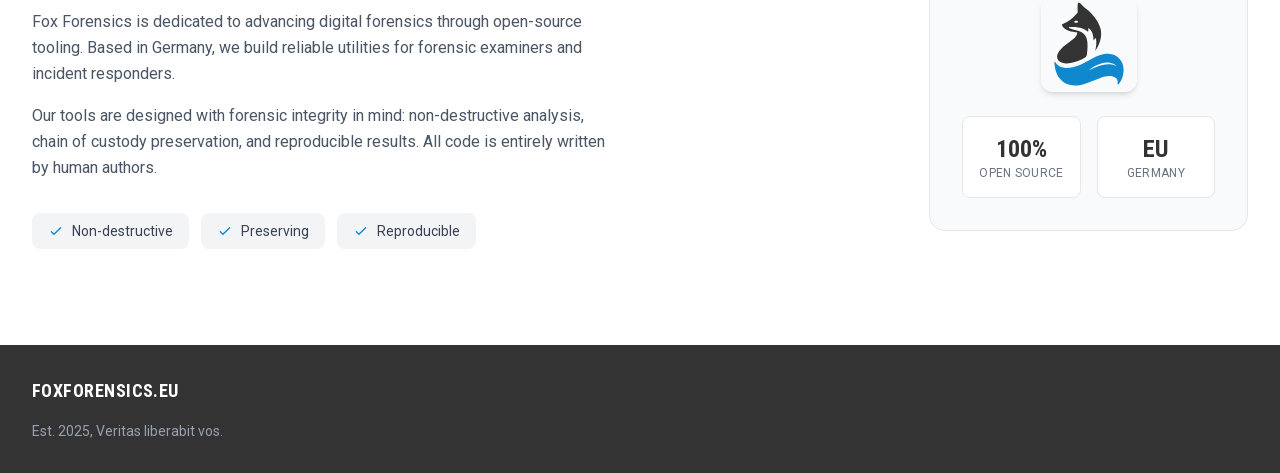
==== commit 2ef5d3db: "changed index" ====
--- a/index.html
+++ b/index.html
@@ -101,7 +101,7 @@
         </div>
 
         <p class="text-lg text-justify text-gray-600 mb-6 leading-relaxed">
-          Fox is a versatile CLI tool, built to support the examination process of file-based forensic evidence. It provides a wide spectrum of forensic capabilities in a cross-platform standalone binary. See the <a class="font-bold text-fox-blue" href="https://foxforensics.dev/fox" target="_blank">full list</a> of its features.
+          Fox is a powerful CLI tool, built to support the examination process of file-based forensic artifacts. It provides a wide spectrum of forensic capabilities in a cross-platform standalone binary. See the <a class="font-bold text-fox-blue" href="https://foxforensics.dev/fox" target="_blank">full list</a> of its features.
         </p>
         <div class="space-y-4 mb-8">
           <div class="flex items-start gap-3">
@@ -114,25 +114,19 @@
             <svg class="w-5 h-5 text-fox-blue mt-0.5 flex-shrink-0" fill="none" stroke="currentColor" viewBox="0 0 24 24">
               <path stroke-linecap="round" stroke-linejoin="round" stroke-width="2" d="M5 13l4 4L19 7"/>
             </svg>
-            <span class="text-gray-700">Chain of Custody receipt generation</span>
-          </div>
-          <div class="flex items-start gap-3">
-            <svg class="w-5 h-5 text-fox-blue mt-0.5 flex-shrink-0" fill="none" stroke="currentColor" viewBox="0 0 24 24">
-              <path stroke-linecap="round" stroke-linejoin="round" stroke-width="2" d="M5 13l4 4L19 7"/>
-            </svg>
-            <span class="text-gray-700">Carve strings with 290+ classifications</span>
-          </div>
-          <div class="flex items-start gap-3">
-            <svg class="w-5 h-5 text-fox-blue mt-0.5 flex-shrink-0" fill="none" stroke="currentColor" viewBox="0 0 24 24">
-              <path stroke-linecap="round" stroke-linejoin="round" stroke-width="2" d="M5 13l4 4L19 7"/>
-            </svg>
-            <span class="text-gray-700">Extract Active Directory password hashes</span>
-          </div>
-          <div class="flex items-start gap-3">
-            <svg class="w-5 h-5 text-fox-blue mt-0.5 flex-shrink-0" fill="none" stroke="currentColor" viewBox="0 0 24 24">
-              <path stroke-linecap="round" stroke-linejoin="round" stroke-width="2" d="M5 13l4 4L19 7"/>
-            </svg>
-            <span class="text-gray-700">Parse EVTX, MFT, PE and many more files</span>
+            <span class="text-gray-700">Chain-of-Custody receipt generation</span>
+          </div>
+          <div class="flex items-start gap-3">
+            <svg class="w-5 h-5 text-fox-blue mt-0.5 flex-shrink-0" fill="none" stroke="currentColor" viewBox="0 0 24 24">
+              <path stroke-linecap="round" stroke-linejoin="round" stroke-width="2" d="M5 13l4 4L19 7"/>
+            </svg>
+            <span class="text-gray-700">Parse Evtx, Journal and many other formats</span>
+          </div>
+          <div class="flex items-start gap-3">
+            <svg class="w-5 h-5 text-fox-blue mt-0.5 flex-shrink-0" fill="none" stroke="currentColor" viewBox="0 0 24 24">
+              <path stroke-linecap="round" stroke-linejoin="round" stroke-width="2" d="M5 13l4 4L19 7"/>
+            </svg>
+            <span class="text-gray-700">Extract Active Directory records and hashes</span>
           </div>
           <div class="flex items-start gap-3">
             <svg class="w-5 h-5 text-fox-blue mt-0.5 flex-shrink-0" fill="none" stroke="currentColor" viewBox="0 0 24 24">
@@ -144,7 +138,13 @@
             <svg class="w-5 h-5 text-fox-blue mt-0.5 flex-shrink-0" fill="none" stroke="currentColor" viewBox="0 0 24 24">
               <path stroke-linecap="round" stroke-linejoin="round" stroke-width="2" d="M5 13l4 4L19 7"/>
             </svg>
-            <span class="text-gray-700">Stream events to Elastic and Splunk servers</span>
+            <span class="text-gray-700">Built-in grep, head, tail, strings and hexdump</span>
+          </div>
+          <div class="flex items-start gap-3">
+            <svg class="w-5 h-5 text-fox-blue mt-0.5 flex-shrink-0" fill="none" stroke="currentColor" viewBox="0 0 24 24">
+              <path stroke-linecap="round" stroke-linejoin="round" stroke-width="2" d="M5 13l4 4L19 7"/>
+            </svg>
+            <span class="text-gray-700">All-in-one standalone cross-platform binary</span>
           </div>
         </div>
 
@@ -577,7 +577,7 @@
 </section>
 
 <!-- Footer -->
-<footer class="bg-fox-black text-white py-4">
+<footer class="bg-fox-black text-white py-8">
   <div class="max-w-7xl mx-auto px-4 sm:px-6 lg:px-8">
     <div class="col-span-1 md:col-span-2">
       <div class="flex items-center space-x-3 mb-4">
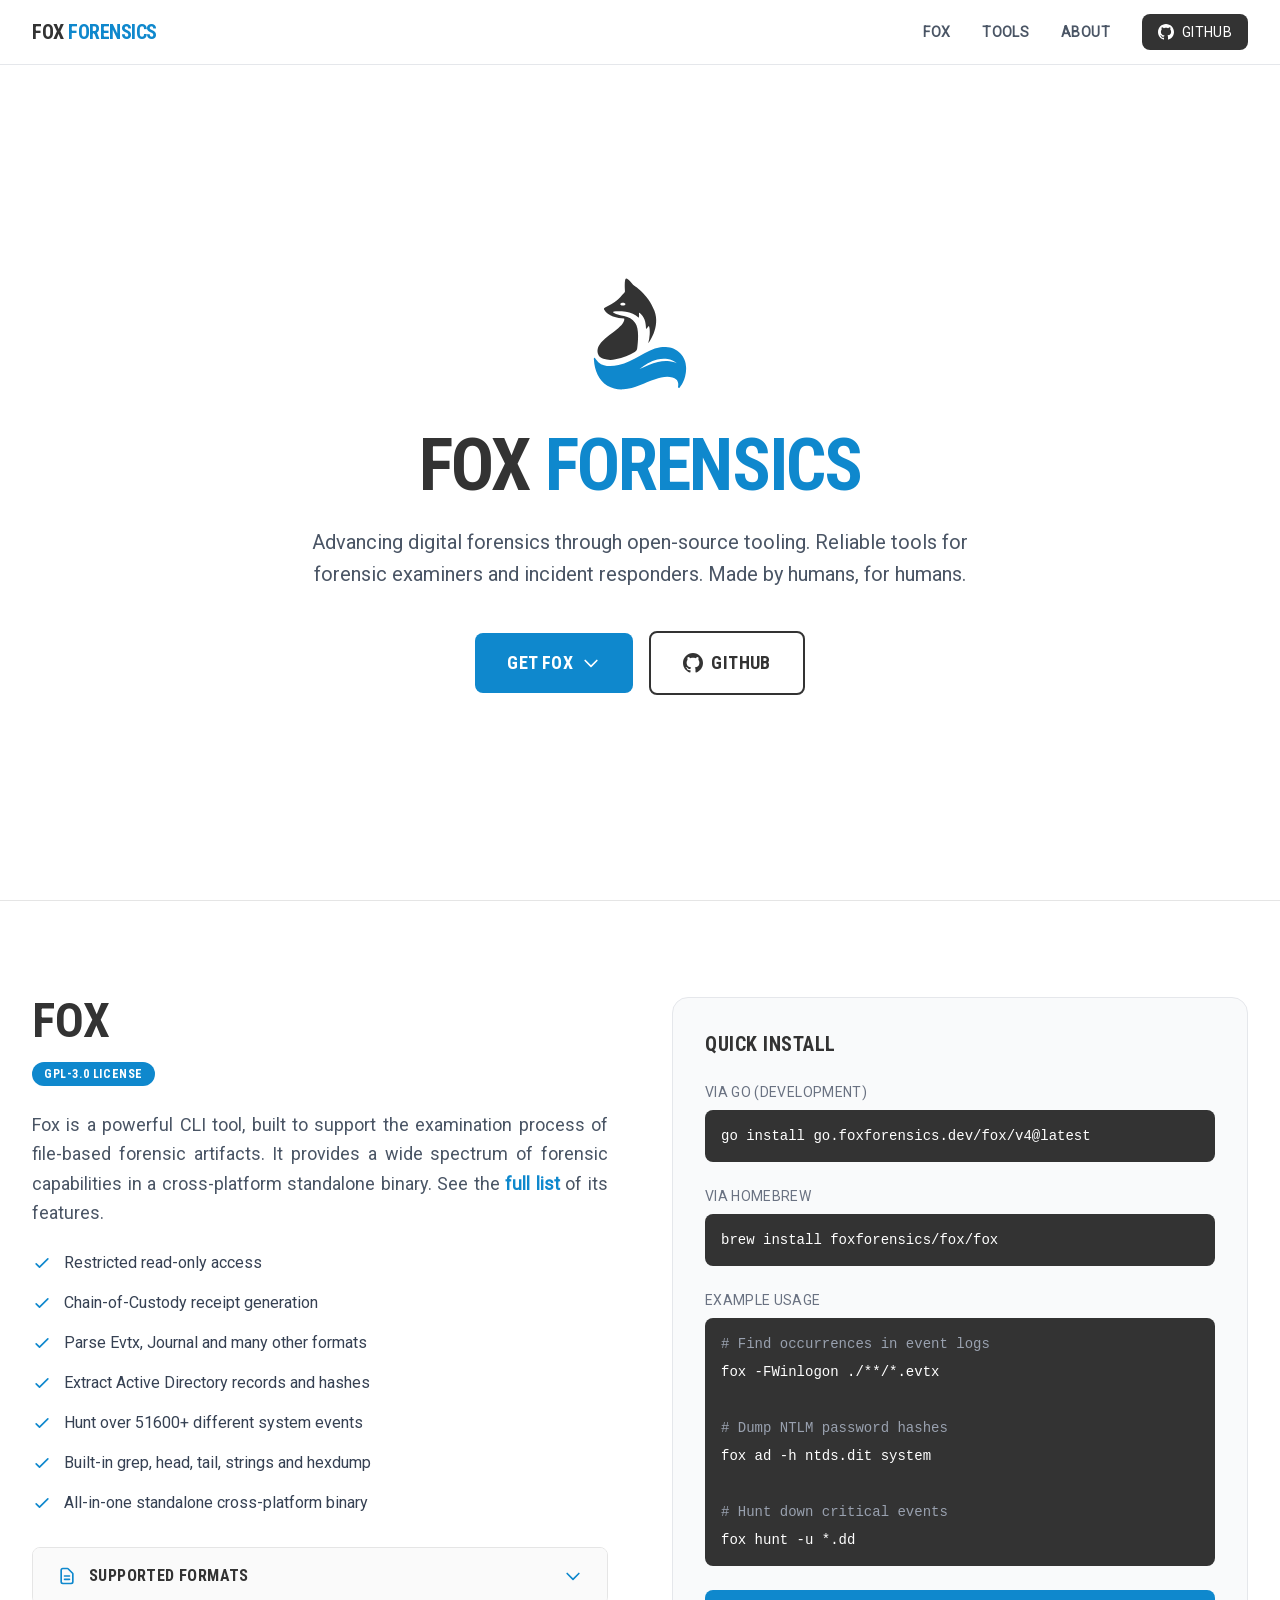
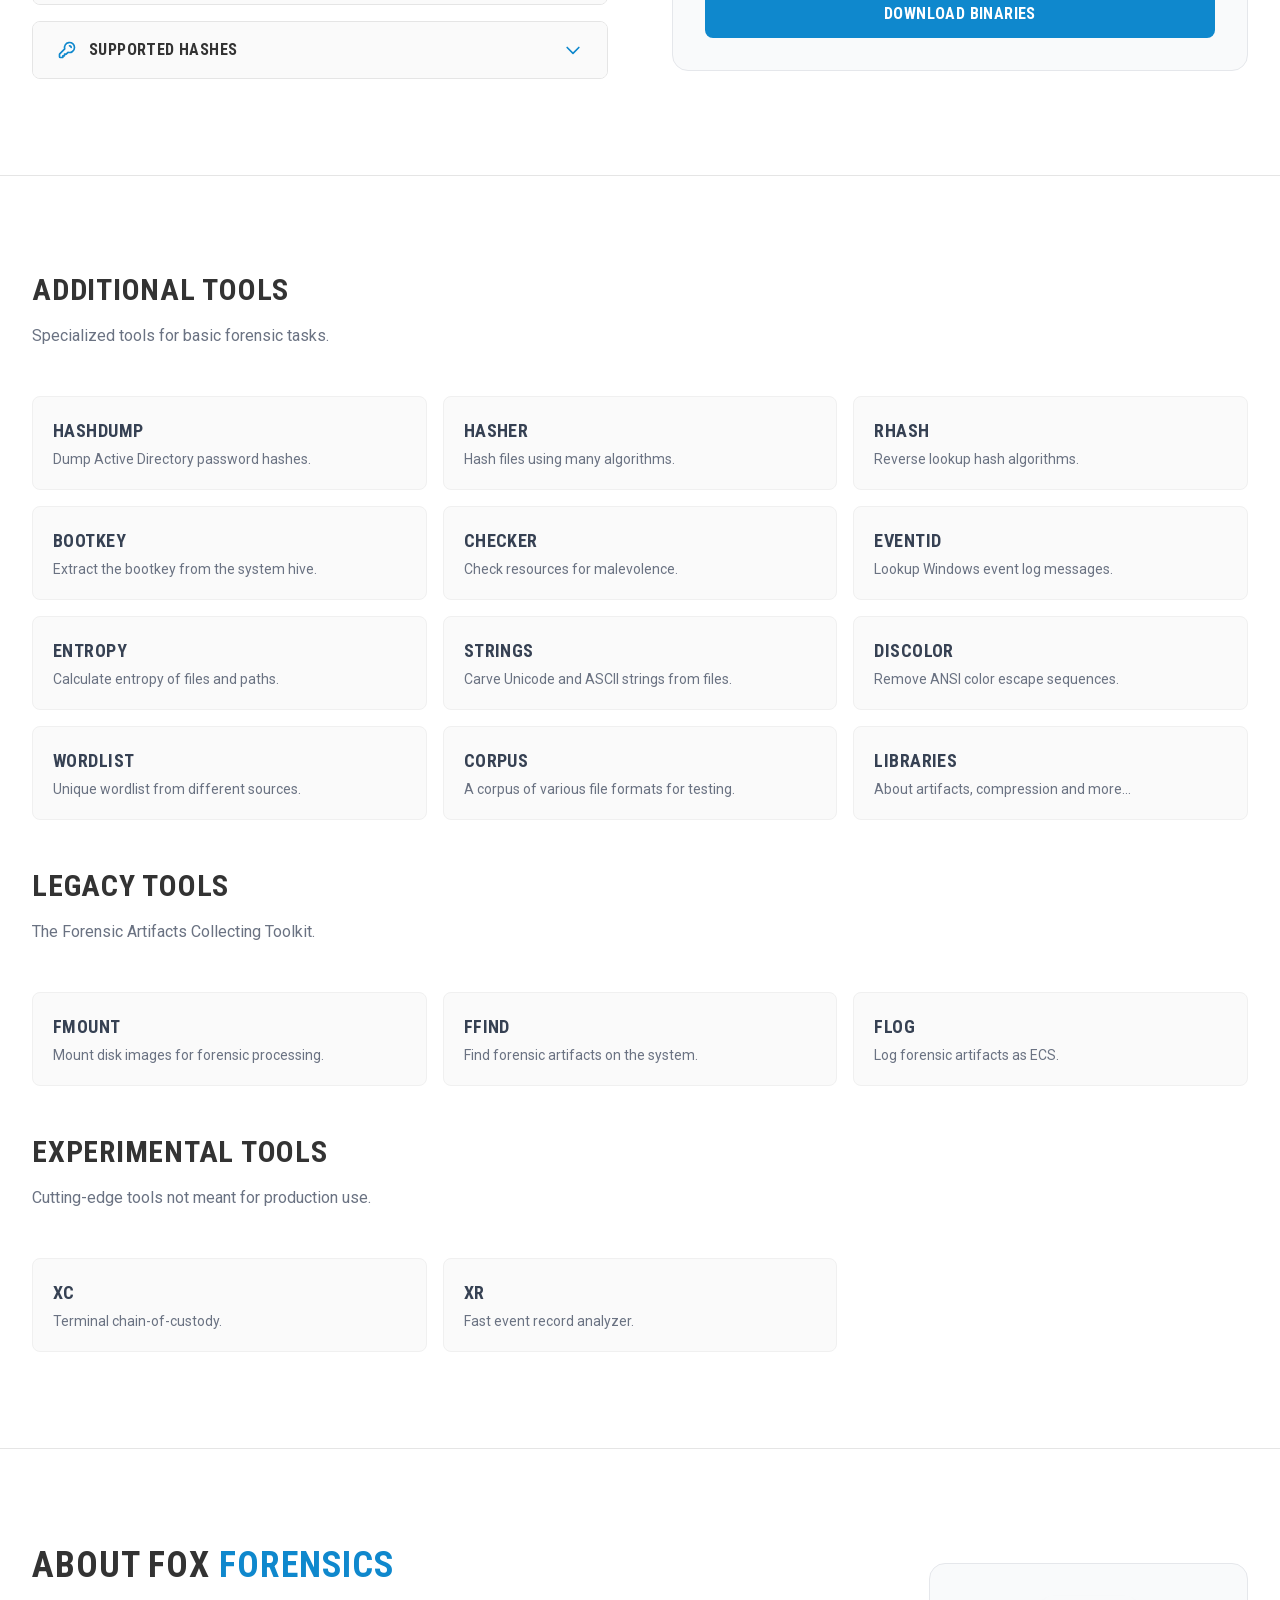
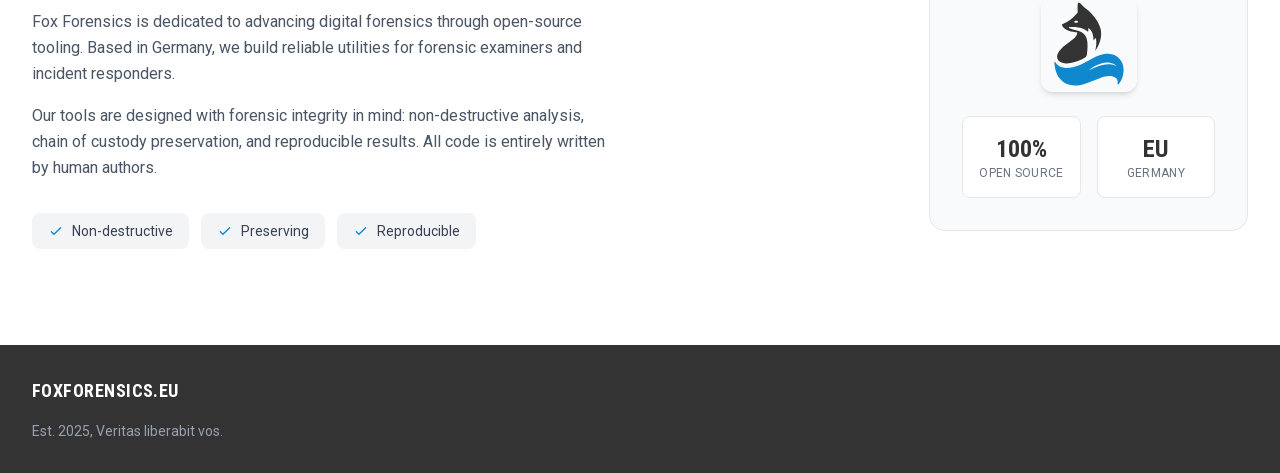
==== commit 9c24e6bd: "changed index" ====
--- a/index.html
+++ b/index.html
@@ -358,7 +358,7 @@
 
         <div class="space-y-6">
           <div>
-            <p class="text-sm text-gray-500 mb-2 uppercase tracking-wide font-medium">Via Go</p>
+            <p class="text-sm text-gray-500 mb-2 uppercase tracking-wide font-medium">Via Go (Development)</p>
             <div class="bg-fox-black rounded-lg p-4 font-mono text-sm text-white overflow-x-auto">
               go install go.foxforensics.dev/fox/v4@latest
             </div>
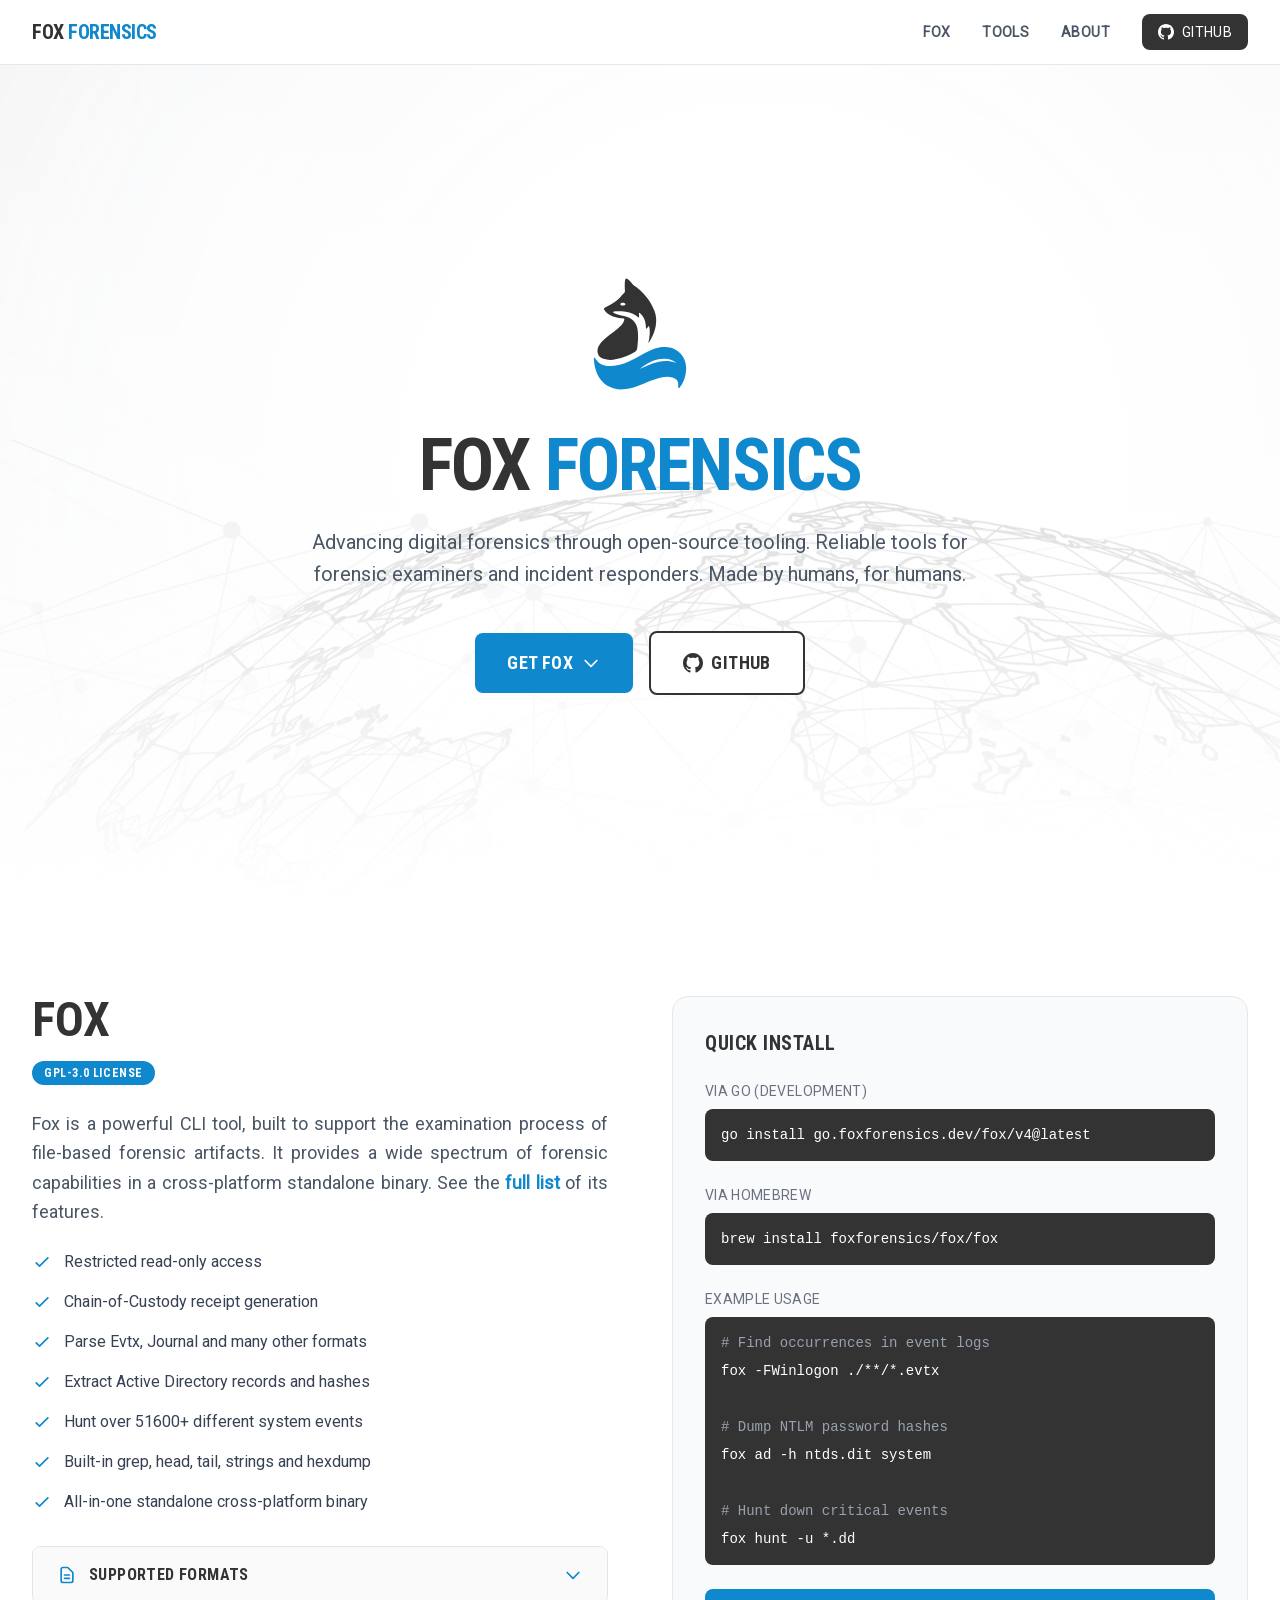
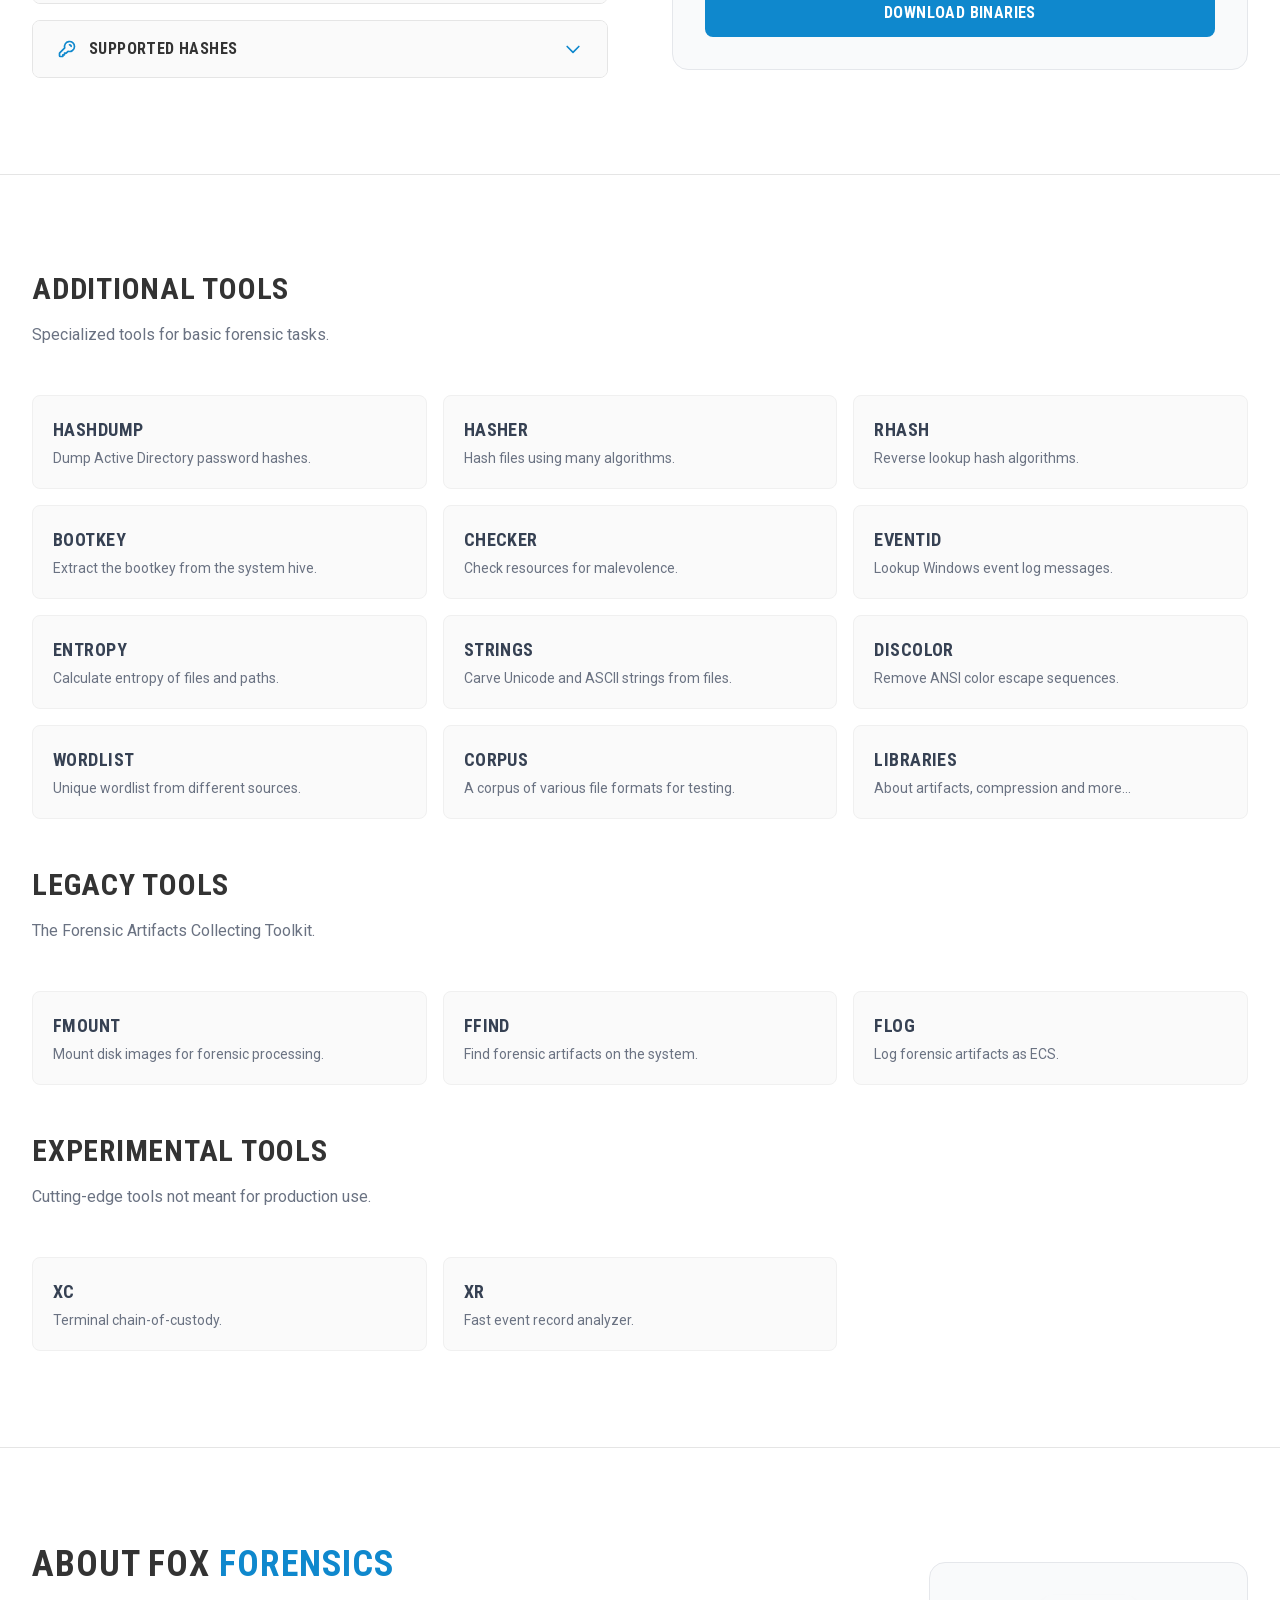
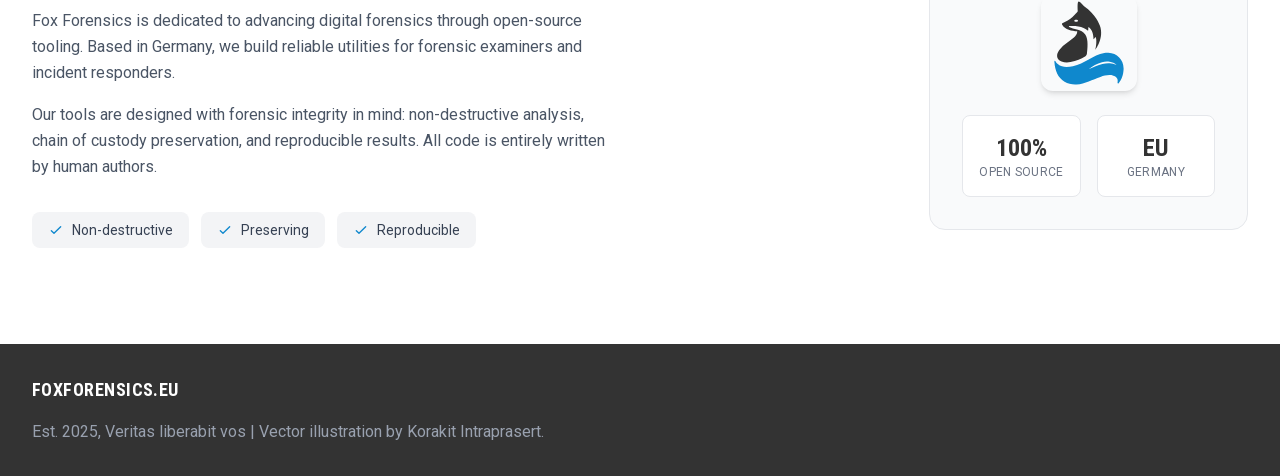
==== commit 4108aa79: "added background image" ====
--- a/index.html
+++ b/index.html
@@ -54,7 +54,7 @@
 </nav>
 
 <!-- Main Section -->
-<section class="relative min-h-screen flex items-center justify-center pt-16 bg-white">
+<section id="main" class="relative min-h-screen flex items-center justify-center pt-16">
   <div class="max-w-5xl mx-auto px-4 sm:px-6 lg:px-8 text-center">
     <div class="mb-8 flex justify-center">
       <img src="img/fox.svg" alt="Fox Forensics" width="300" height="300" class="w-24 h-24 md:w-32 md:h-32 rounded-2xl object-cover">
@@ -85,8 +85,6 @@
   </div>
 </section>
 
-<div class="section-divider"></div>
-
 <!-- Fox Section -->
 <section id="fox" class="py-24 bg-white">
   <div class="max-w-7xl mx-auto px-4 sm:px-6 lg:px-8">
@@ -175,7 +173,7 @@
               <div class="mb-4">
                 <div class="support-category-title">Log Formats</div>
                 <div class="flex flex-wrap">
-                  <span class="support-type-tag">EVTX</span>
+                  <span class="support-type-tag">Evtx</span>
                   <span class="support-type-tag">Journal</span>
                   <span class="support-type-tag">Fortigate</span>
                 </div>
@@ -183,12 +181,13 @@
               <div class="mb-4">
                 <div class="support-category-title">Binary Formats</div>
                 <div class="flex flex-wrap">
-                  <span class="support-type-tag">PE / COFF</span>
+                  <span class="support-type-tag">PE/COFF</span>
                   <span class="support-type-tag">ELF</span>
-                  <span class="support-type-tag">ESE / EDB</span>
+                  <span class="support-type-tag">ESE/EDB</span>
                   <span class="support-type-tag">MFT</span>
                   <span class="support-type-tag">LNK</span>
                   <span class="support-type-tag">PF</span>
+                  <span class="support-type-tag">PST</span>
                 </div>
               </div>
               <div class="mb-4">
@@ -585,8 +584,9 @@
           <a href="https://foxforensics.eu" target="_blank">foxforensics.eu</a>
         </span>
       </div>
-      <p class="text-gray-400 text-sm max-w-xs">
-        Est. 2025, Veritas liberabit vos.
+      <p class="text-gray-400">
+        Est. 2025, Veritas liberabit vos | Vector illustration by <a href="https://www.vecteezy.com/members/royyimzy25414">
+        Korakit Intraprasert</a>.
       </p>
     </div>
   </div>
--- a/css/fox.css
+++ b/css/fox.css
@@ -14,6 +14,15 @@
   font-weight: 700;
   font-display: size-adjust;
   src: url(../fonts/font2.woff2) format('woff2');
+}
+
+#main {
+  background-color: white;
+  background-image:
+      linear-gradient(to bottom, transparent, white),
+      linear-gradient(rgba(255,255,255,.5), rgba(255,255,255,.5)),
+      url("../img/globe2.jpg");
+  background-size: cover;
 }
 
 /* Base Styles */
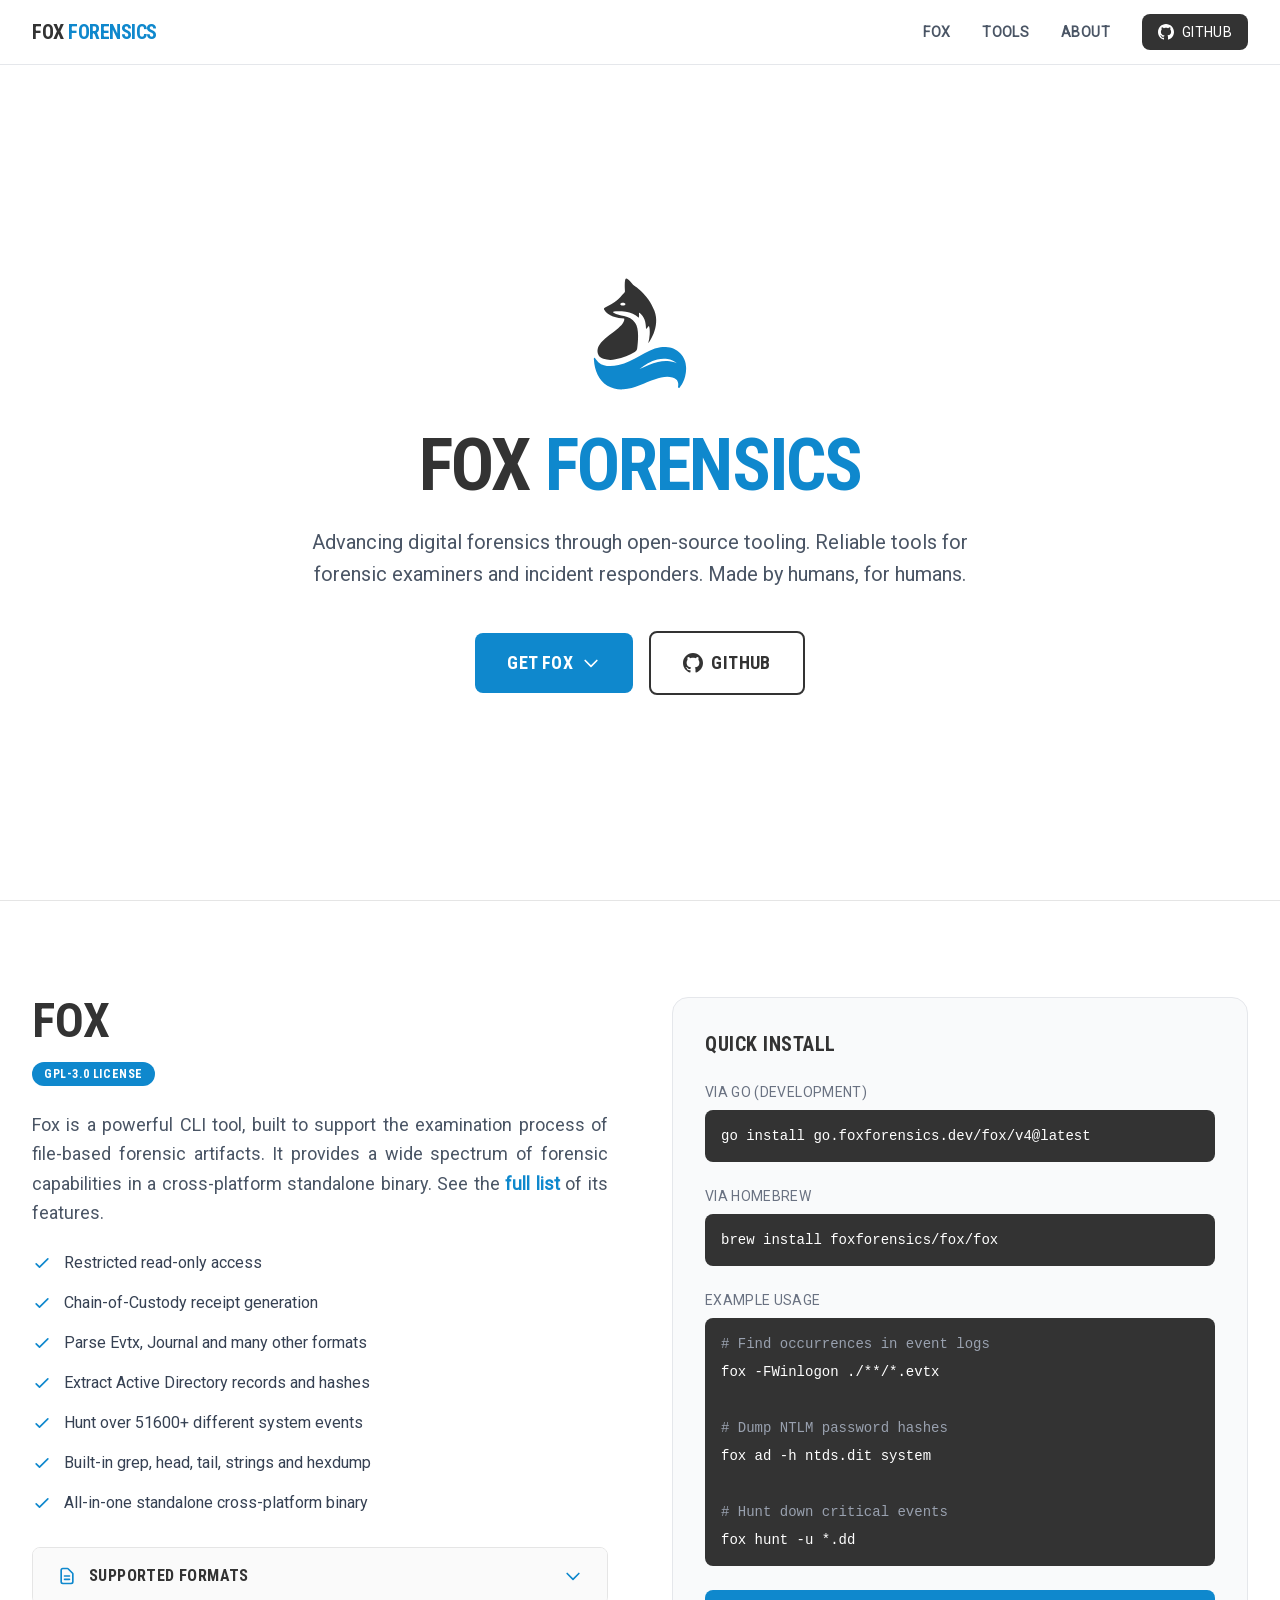
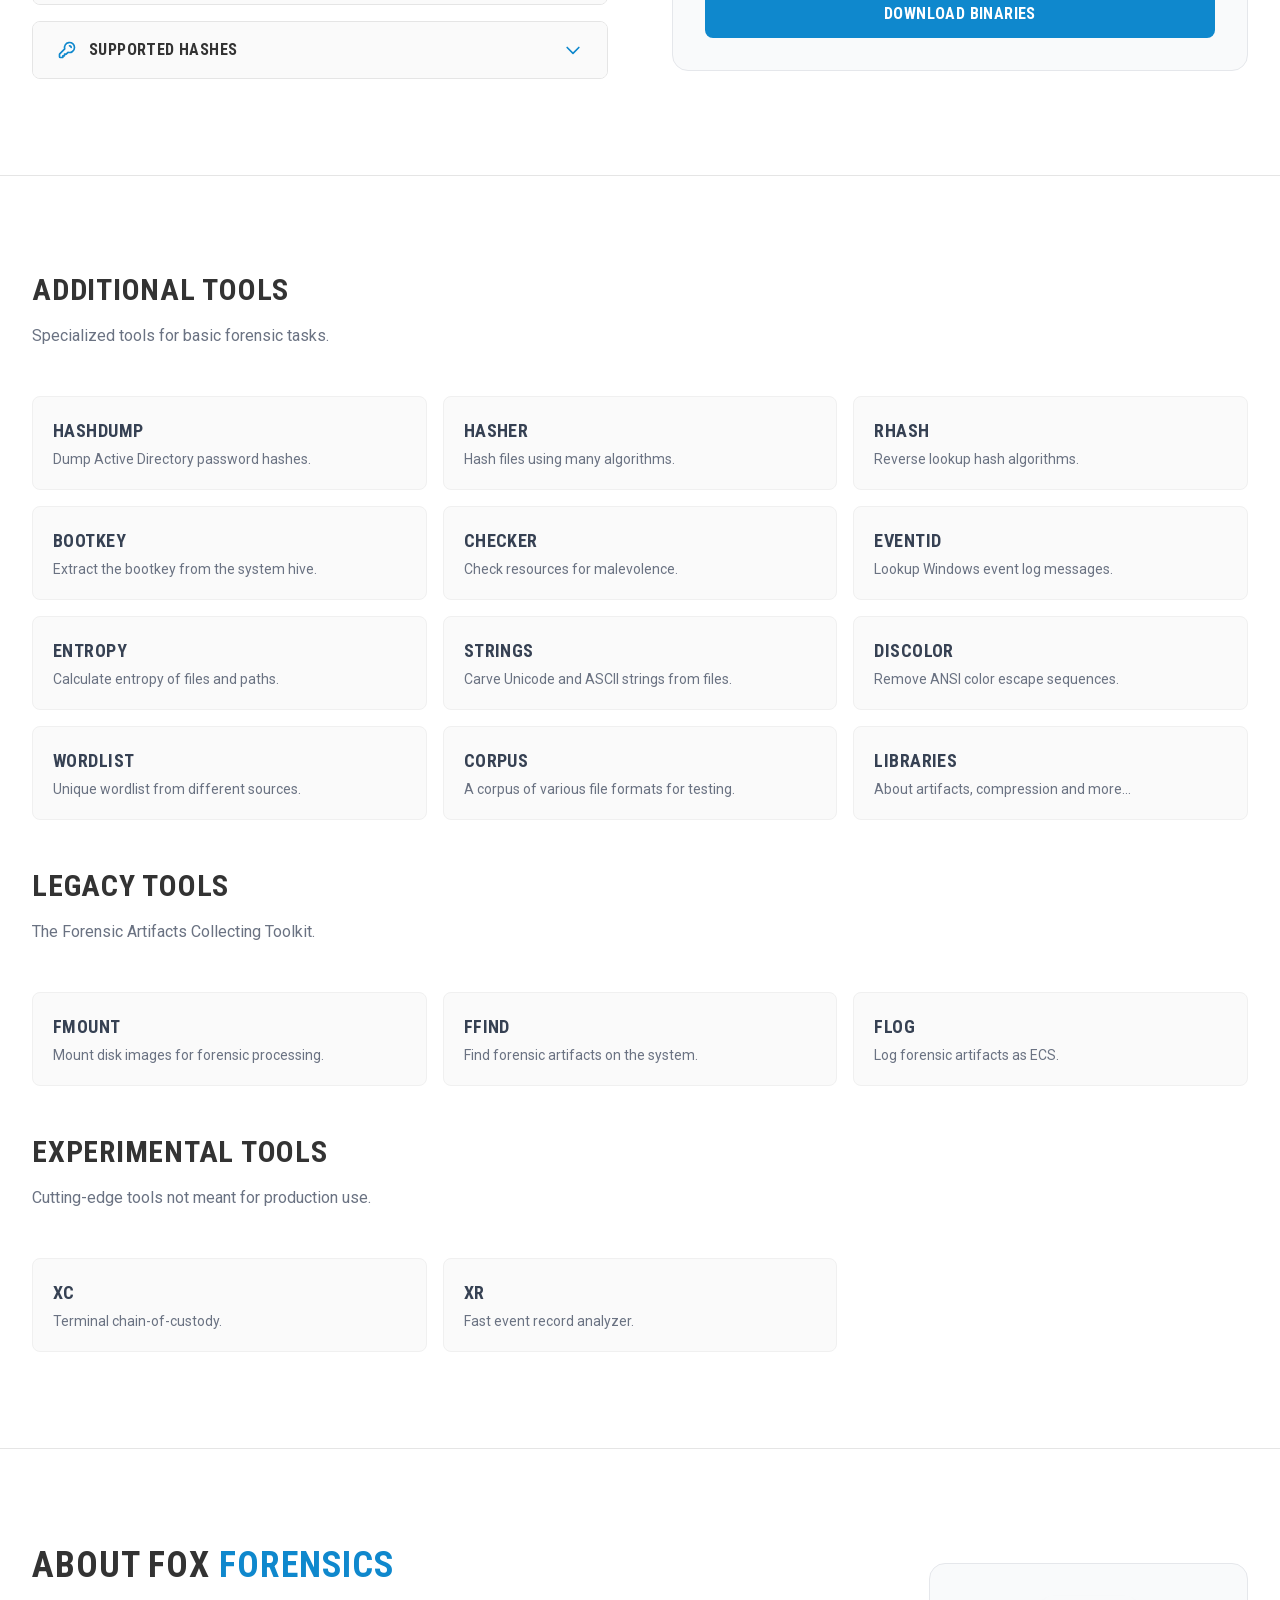
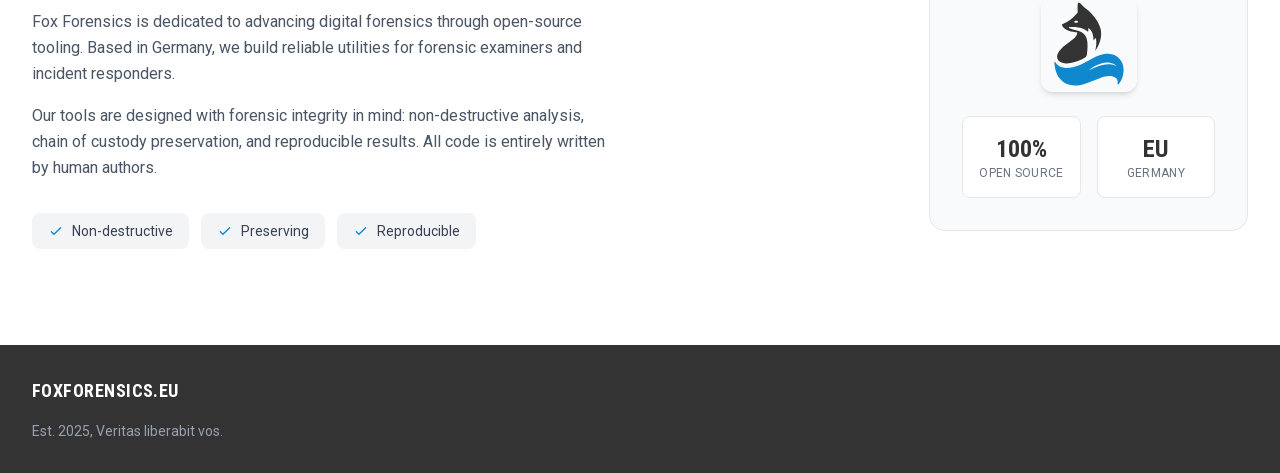
==== commit 802f67d0: "added pst format" ====
--- a/index.html
+++ b/index.html
@@ -54,7 +54,7 @@
 </nav>
 
 <!-- Main Section -->
-<section id="main" class="relative min-h-screen flex items-center justify-center pt-16">
+<section class="relative min-h-screen flex items-center justify-center pt-16 bg-white">
   <div class="max-w-5xl mx-auto px-4 sm:px-6 lg:px-8 text-center">
     <div class="mb-8 flex justify-center">
       <img src="img/fox.svg" alt="Fox Forensics" width="300" height="300" class="w-24 h-24 md:w-32 md:h-32 rounded-2xl object-cover">
@@ -84,6 +84,8 @@
     </div>
   </div>
 </section>
+
+<div class="section-divider"></div>
 
 <!-- Fox Section -->
 <section id="fox" class="py-24 bg-white">
@@ -584,9 +586,8 @@
           <a href="https://foxforensics.eu" target="_blank">foxforensics.eu</a>
         </span>
       </div>
-      <p class="text-gray-400">
-        Est. 2025, Veritas liberabit vos | Vector illustration by <a href="https://www.vecteezy.com/members/royyimzy25414">
-        Korakit Intraprasert</a>.
+      <p class="text-gray-400 text-sm max-w-xs">
+        Est. 2025, Veritas liberabit vos.
       </p>
     </div>
   </div>
